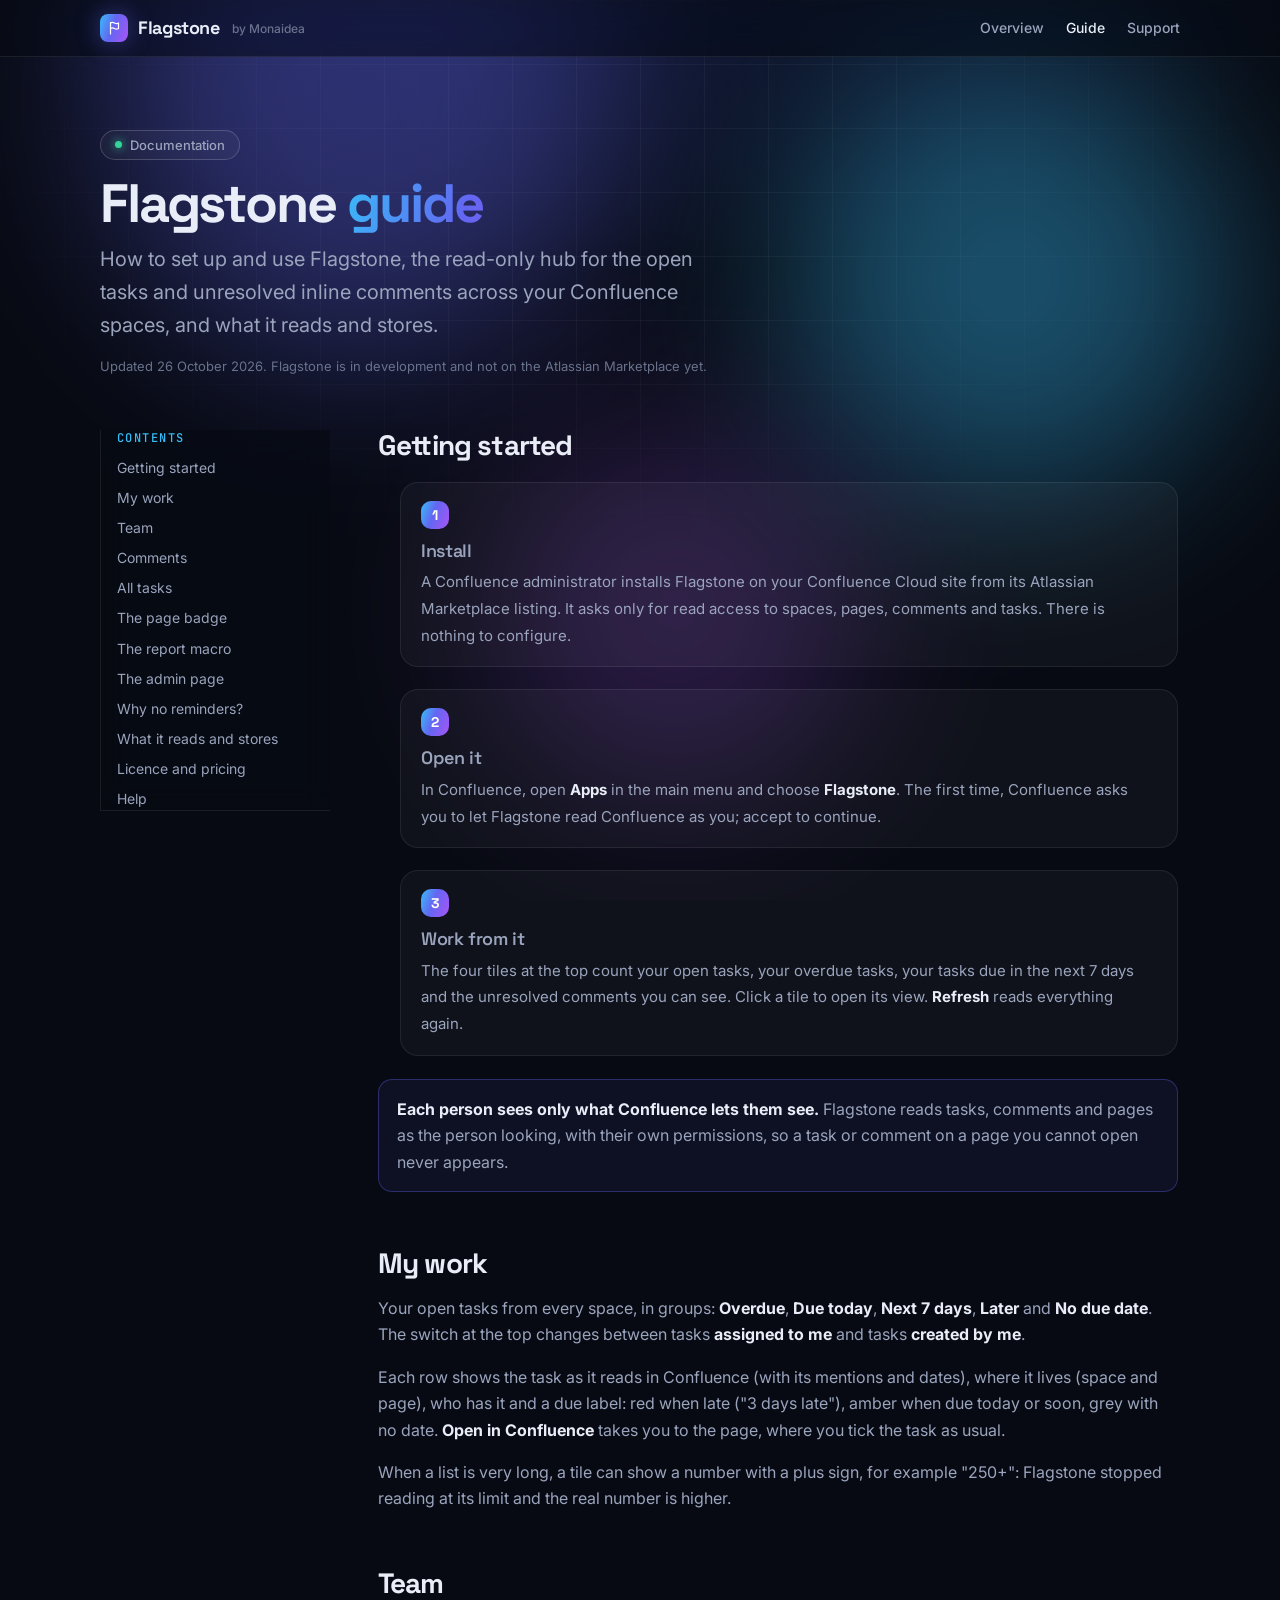
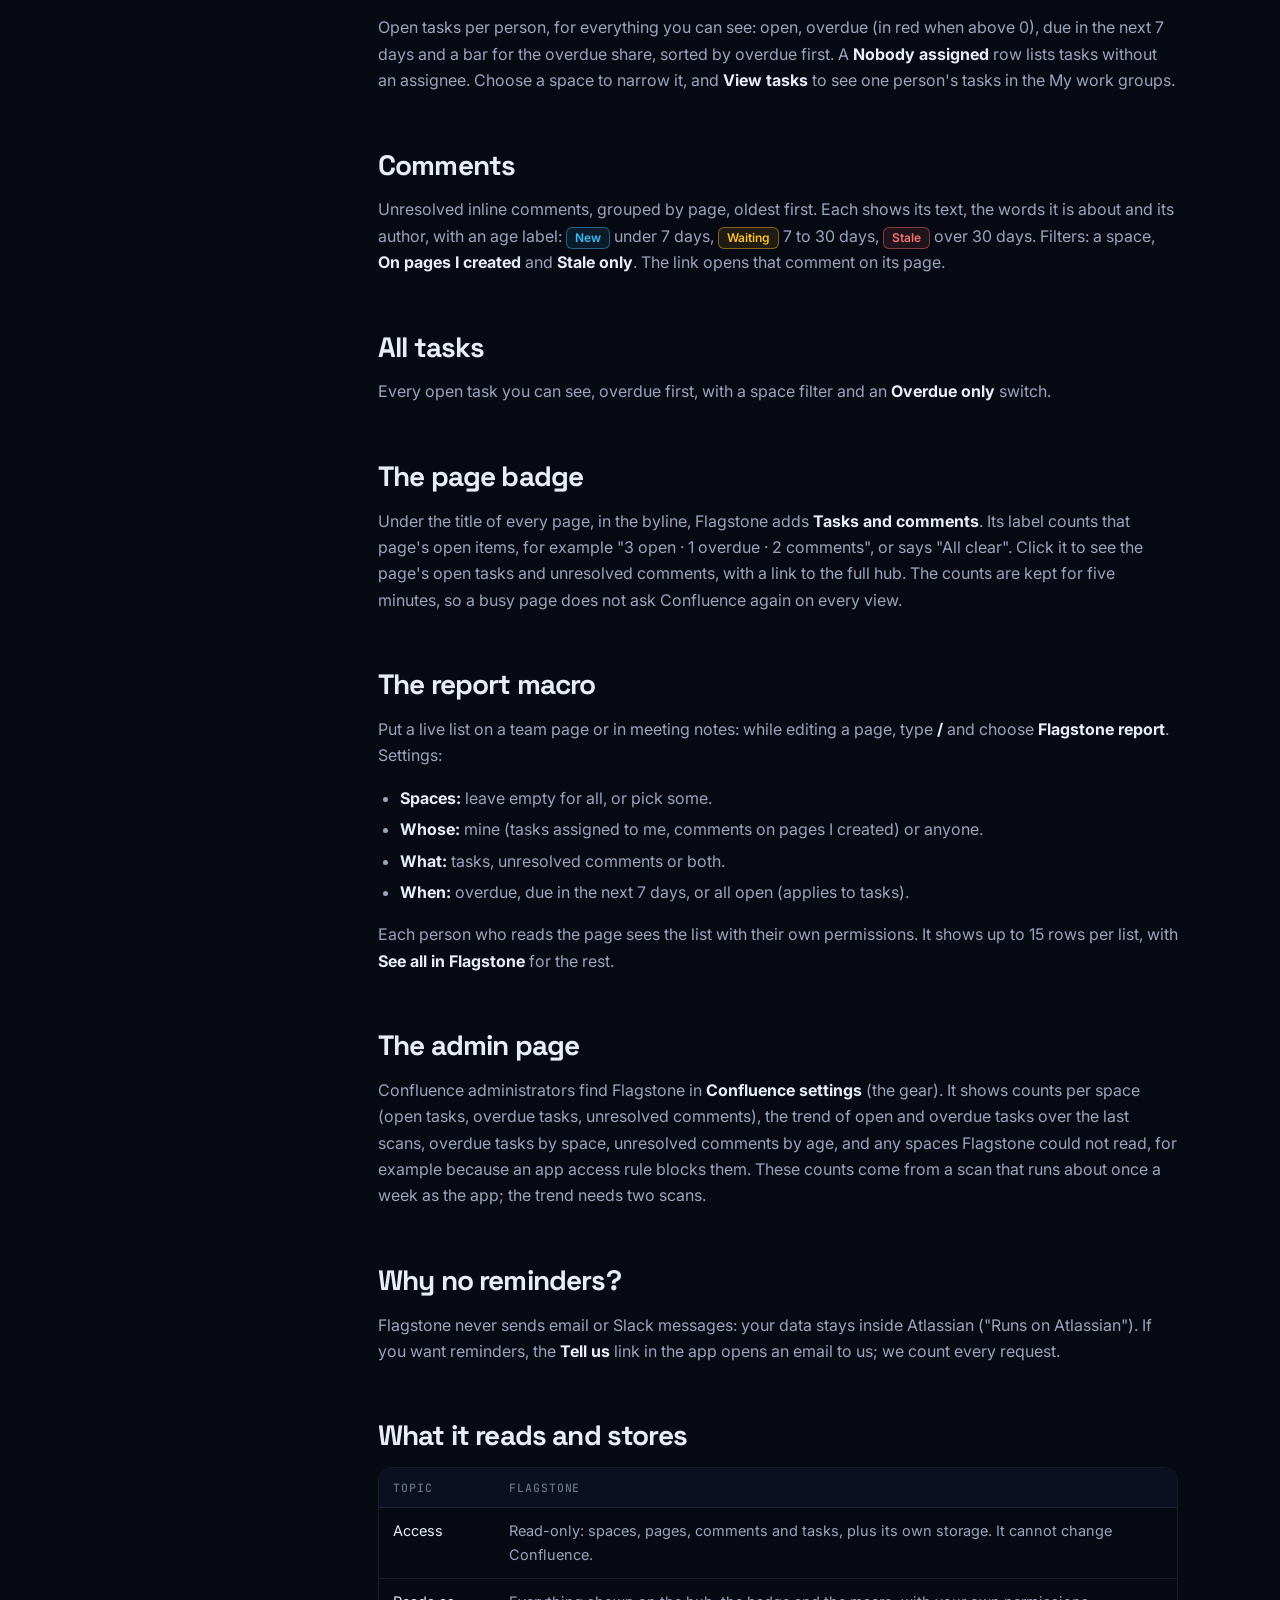
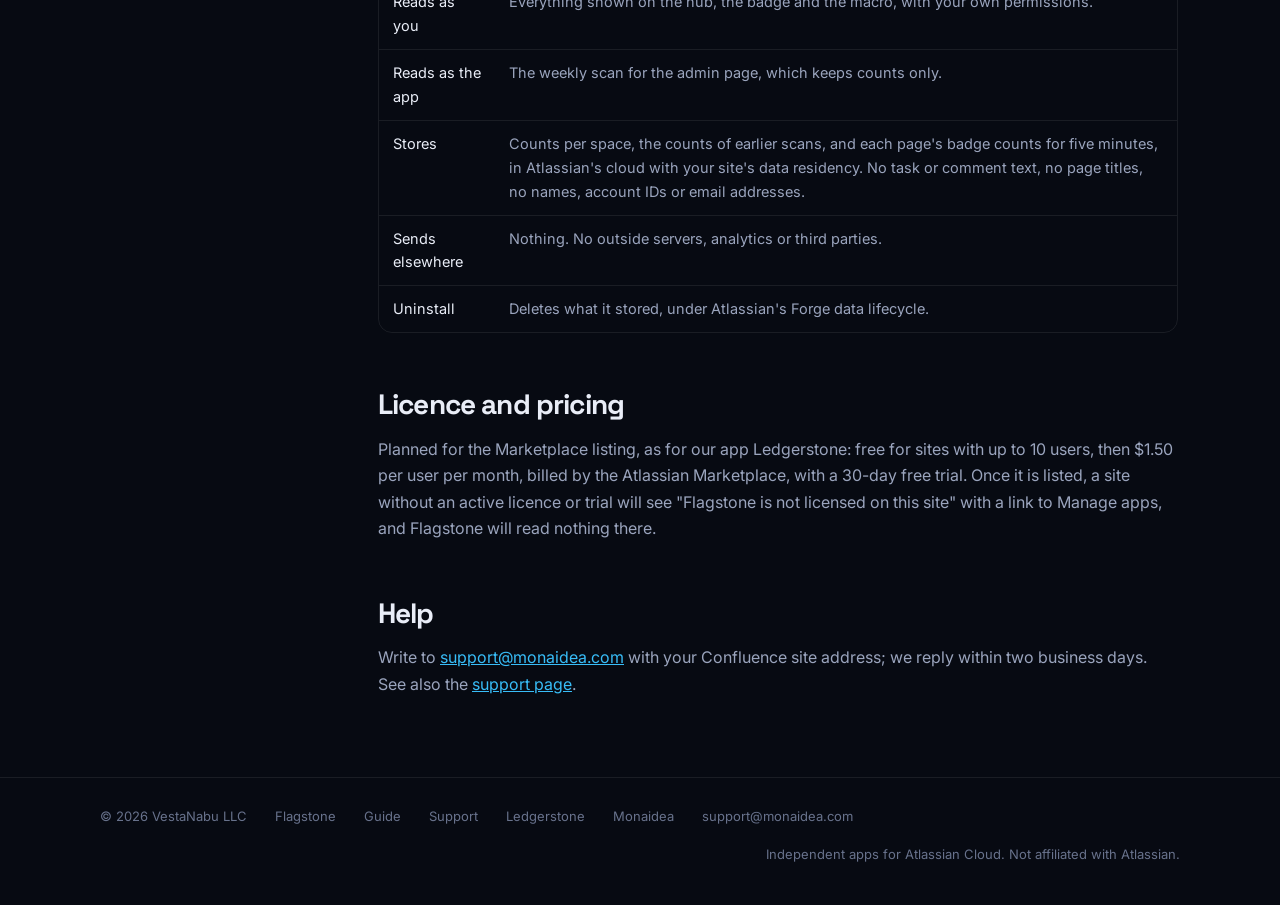
==== guide/index.html @ 9d1aa293 "Guide page for flagstone.monaidea.com (documentation link for the Marketplace) /guide/: getting star" ====
<!doctype html><html lang="en"><head><meta charset="utf-8"><meta name="viewport" content="width=device-width,initial-scale=1">
<title>Flagstone Guide</title><meta name="description" content="How to set up and use Flagstone for Confluence: My work, Team, Comments, the page badge, the report macro and the admin page. What it reads and stores."><meta name="theme-color" content="#070a12">
<link rel="canonical" href="https://flagstone.monaidea.com/guide/">
<link rel="icon" href="data:image/svg+xml,%3Csvg xmlns='http://www.w3.org/2000/svg' viewBox='0 0 32 32'%3E%3Crect width='32' height='32' rx='8' fill='%236366f1'/%3E%3Cg fill='none' stroke='white' stroke-width='2.6' stroke-linecap='round' stroke-linejoin='round' transform='translate(4 4) scale(.75)'%3E%3Cpath d='M9 28V5'/%3E%3Cpath d='M9 6c2.6-1.6 5.4-1.6 8 0s5.4 1.6 8 0v11c-2.6 1.6-5.4 1.6-8 0s-5.4-1.6-8 0'/%3E%3C/g%3E%3C/svg%3E">
<link rel="stylesheet" href="/style.css"></head><body>
<div class="sky" aria-hidden="true"><div class="orb o1"></div><div class="orb o2"></div><div class="orb o3"></div></div>
<nav><div class="nav-in"><a class="brand" href="/"><span class="mark"><svg viewBox="0 0 32 32" fill="none" stroke="#fff" stroke-width="2.4" stroke-linecap="round" stroke-linejoin="round"><path d="M9 28V5"/><path d="M9 6c2.6-1.6 5.4-1.6 8 0s5.4 1.6 8 0v11c-2.6 1.6-5.4 1.6-8 0s-5.4-1.6-8 0"/></svg></span>Flagstone<small>by Monaidea</small></a><div class="nav-links"><a href="/">Overview</a><a href="/guide/" aria-current="page">Guide</a><a href="/support/">Support</a></div></div></nav>
<main>
<div class="doc-head"><span class="eyebrow"><i></i>Documentation</span><h1>Flagstone <span class="grad">guide</span></h1>
<p class="lede">How to set up and use Flagstone, the read-only hub for the open tasks and unresolved inline comments across your Confluence spaces, and what it reads and stores.</p>
<p class="doc-meta">Updated 26 October 2026. Flagstone is in development and not on the Atlassian Marketplace yet.</p></div>
<div class="doc"><nav class="toc" aria-label="Contents"><b>Contents</b><ol>
<li><a href="#start">Getting started</a></li><li><a href="#work">My work</a></li><li><a href="#team">Team</a></li><li><a href="#comments">Comments</a></li><li><a href="#all">All tasks</a></li><li><a href="#badge">The page badge</a></li><li><a href="#macro">The report macro</a></li><li><a href="#admin">The admin page</a></li><li><a href="#reminders">Why no reminders?</a></li><li><a href="#data">What it reads and stores</a></li><li><a href="#licence">Licence and pricing</a></li><li><a href="#help">Help</a></li></ol></nav>
<article>
<h2 id="start">Getting started</h2>
<ol class="steps">
<li><b>Install</b><span>A Confluence administrator installs Flagstone on your Confluence Cloud site from its Atlassian Marketplace listing. It asks only for read access to spaces, pages, comments and tasks. There is nothing to configure.</span></li>
<li><b>Open it</b><span>In Confluence, open <strong>Apps</strong> in the main menu and choose <strong>Flagstone</strong>. The first time, Confluence asks you to let Flagstone read Confluence as you; accept to continue.</span></li>
<li><b>Work from it</b><span>The four tiles at the top count your open tasks, your overdue tasks, your tasks due in the next 7 days and the unresolved comments you can see. Click a tile to open its view. <strong>Refresh</strong> reads everything again.</span></li>
</ol>
<div class="note"><strong>Each person sees only what Confluence lets them see.</strong> Flagstone reads tasks, comments and pages as the person looking, with their own permissions, so a task or comment on a page you cannot open never appears.</div>

<h2 id="work">My work</h2>
<p>Your open tasks from every space, in groups: <strong>Overdue</strong>, <strong>Due today</strong>, <strong>Next 7 days</strong>, <strong>Later</strong> and <strong>No due date</strong>. The switch at the top changes between tasks <strong>assigned to me</strong> and tasks <strong>created by me</strong>.</p>
<p>Each row shows the task as it reads in Confluence (with its mentions and dates), where it lives (space and page), who has it and a due label: red when late ("3 days late"), amber when due today or soon, grey with no date. <strong>Open in Confluence</strong> takes you to the page, where you tick the task as usual.</p>
<p>When a list is very long, a tile can show a number with a plus sign, for example "250+": Flagstone stopped reading at its limit and the real number is higher.</p>

<h2 id="team">Team</h2>
<p>Open tasks per person, for everything you can see: open, overdue (in red when above 0), due in the next 7 days and a bar for the overdue share, sorted by overdue first. A <strong>Nobody assigned</strong> row lists tasks without an assignee. Choose a space to narrow it, and <strong>View tasks</strong> to see one person's tasks in the My work groups.</p>

<h2 id="comments">Comments</h2>
<p>Unresolved inline comments, grouped by page, oldest first. Each shows its text, the words it is about and its author, with an age label: <span class="sev new">New</span> under 7 days, <span class="sev med">Waiting</span> 7 to 30 days, <span class="sev high">Stale</span> over 30 days. Filters: a space, <strong>On pages I created</strong> and <strong>Stale only</strong>. The link opens that comment on its page.</p>

<h2 id="all">All tasks</h2>
<p>Every open task you can see, overdue first, with a space filter and an <strong>Overdue only</strong> switch.</p>

<h2 id="badge">The page badge</h2>
<p>Under the title of every page, in the byline, Flagstone adds <strong>Tasks and comments</strong>. Its label counts that page's open items, for example "3 open · 1 overdue · 2 comments", or says "All clear". Click it to see the page's open tasks and unresolved comments, with a link to the full hub. The counts are kept for five minutes, so a busy page does not ask Confluence again on every view.</p>

<h2 id="macro">The report macro</h2>
<p>Put a live list on a team page or in meeting notes: while editing a page, type <strong>/</strong> and choose <strong>Flagstone report</strong>. Settings:</p>
<ul><li><strong>Spaces:</strong> leave empty for all, or pick some.</li><li><strong>Whose:</strong> mine (tasks assigned to me, comments on pages I created) or anyone.</li><li><strong>What:</strong> tasks, unresolved comments or both.</li><li><strong>When:</strong> overdue, due in the next 7 days, or all open (applies to tasks).</li></ul>
<p>Each person who reads the page sees the list with their own permissions. It shows up to 15 rows per list, with <strong>See all in Flagstone</strong> for the rest.</p>

<h2 id="admin">The admin page</h2>
<p>Confluence administrators find Flagstone in <strong>Confluence settings</strong> (the gear). It shows counts per space (open tasks, overdue tasks, unresolved comments), the trend of open and overdue tasks over the last scans, overdue tasks by space, unresolved comments by age, and any spaces Flagstone could not read, for example because an app access rule blocks them. These counts come from a scan that runs about once a week as the app; the trend needs two scans.</p>

<h2 id="reminders">Why no reminders?</h2>
<p>Flagstone never sends email or Slack messages: your data stays inside Atlassian ("Runs on Atlassian"). If you want reminders, the <strong>Tell us</strong> link in the app opens an email to us; we count every request.</p>

<h2 id="data">What it reads and stores</h2>
<div class="tbl-wrap"><table class="tbl"><thead><tr><th>Topic</th><th>Flagstone</th></tr></thead><tbody>
<tr><td>Access</td><td>Read-only: spaces, pages, comments and tasks, plus its own storage. It cannot change Confluence.</td></tr>
<tr><td>Reads as you</td><td>Everything shown on the hub, the badge and the macro, with your own permissions.</td></tr>
<tr><td>Reads as the app</td><td>The weekly scan for the admin page, which keeps counts only.</td></tr>
<tr><td>Stores</td><td>Counts per space, the counts of earlier scans, and each page's badge counts for five minutes, in Atlassian's cloud with your site's data residency. No task or comment text, no page titles, no names, account IDs or email addresses.</td></tr>
<tr><td>Sends elsewhere</td><td>Nothing. No outside servers, analytics or third parties.</td></tr>
<tr><td>Uninstall</td><td>Deletes what it stored, under Atlassian's Forge data lifecycle.</td></tr>
</tbody></table></div>

<h2 id="licence">Licence and pricing</h2>
<p>Planned for the Marketplace listing, as for our app Ledgerstone: free for sites with up to 10 users, then $1.50 per user per month, billed by the Atlassian Marketplace, with a 30-day free trial. Once it is listed, a site without an active licence or trial will see "Flagstone is not licensed on this site" with a link to Manage apps, and Flagstone will read nothing there.</p>

<h2 id="help">Help</h2>
<p>Write to <a href="mailto:support@monaidea.com?subject=Flagstone%3A%20support">support@monaidea.com</a> with your Confluence site address; we reply within two business days. See also the <a href="/support/">support page</a>.</p>
</article></div></main>
<footer><div class="foot"><span>© 2026 VestaNabu LLC</span><a href="/">Flagstone</a><a href="/guide/">Guide</a><a href="/support/">Support</a><a href="https://ledgerstone.monaidea.com/">Ledgerstone</a><a href="https://www.monaidea.com/">Monaidea</a><a href="mailto:support@monaidea.com">support@monaidea.com</a><span class="r">Independent apps for Atlassian Cloud. Not affiliated with Atlassian.</span></div></footer>
<script src="/site.js" defer></script></body></html>
---- style.css ----
@import url('https://fonts.googleapis.com/css2?family=Space+Grotesk:wght@500;600;700&family=Inter:wght@400;500;600&family=JetBrains+Mono:wght@500&display=swap');
:root{
  --bg:#070a12;--bg2:#0b1020;--card:rgba(255,255,255,.035);--card-hi:rgba(255,255,255,.07);
  --line:rgba(255,255,255,.08);--line-hi:rgba(255,255,255,.18);
  --fg:#e9edf7;--muted:#9aa4bd;--dim:#68728c;
  --a1:#38bdf8;--a2:#6366f1;--a3:#a855f7;--ok:#34d399;--warn:#fbbf24;--bad:#f87171;
  --grad:linear-gradient(110deg,var(--a1),var(--a2) 45%,var(--a3));
  --r:18px;--display:'Space Grotesk',system-ui,sans-serif;--body:'Inter',system-ui,sans-serif;--mono:'JetBrains Mono',ui-monospace,monospace
}
*{box-sizing:border-box}html{scroll-behavior:smooth}
body{margin:0;background:var(--bg);color:var(--fg);font:16px/1.65 var(--body);-webkit-font-smoothing:antialiased;overflow-x:hidden;min-height:100vh}
a{color:inherit}
/* background: aurora + grid */
.sky{position:fixed;inset:0;z-index:-1;pointer-events:none;overflow:hidden;background:radial-gradient(1200px 600px at 50% -10%,#121a3a 0%,transparent 60%),var(--bg)}
.sky::before{content:"";position:absolute;inset:0;background-image:linear-gradient(var(--line) 1px,transparent 1px),linear-gradient(90deg,var(--line) 1px,transparent 1px);background-size:64px 64px;mask-image:radial-gradient(ellipse 70% 55% at 50% 20%,#000 30%,transparent 75%);opacity:.55}
.orb{position:absolute;border-radius:50%;filter:blur(90px);opacity:.38;animation:drift 22s ease-in-out infinite alternate}
.orb.o1{width:520px;height:520px;background:var(--a2);top:-160px;left:8%}
.orb.o2{width:440px;height:440px;background:var(--a1);top:60px;right:4%;animation-delay:-7s}
.orb.o3{width:380px;height:380px;background:var(--a3);top:420px;left:38%;opacity:.22;animation-delay:-13s}
@keyframes drift{to{transform:translate(60px,40px) scale(1.12)}}
/* nav */
nav{position:sticky;top:0;z-index:10;backdrop-filter:blur(14px) saturate(140%);-webkit-backdrop-filter:blur(14px) saturate(140%);background:rgba(7,10,18,.6);border-bottom:1px solid var(--line)}
.nav-in{max-width:1120px;margin:0 auto;display:flex;align-items:center;gap:28px;padding:14px 20px}
.brand{display:flex;align-items:center;gap:10px;text-decoration:none;font:700 18px/1 var(--display);letter-spacing:-.02em}
.brand small{font:500 12px var(--body);color:var(--dim);letter-spacing:0;margin-left:2px}
.mark{width:28px;height:28px;border-radius:8px;background:var(--grad);display:grid;place-items:center;box-shadow:0 0 24px rgba(99,102,241,.45)}
.mark svg{width:16px;height:16px}
.nav-links{margin-left:auto;display:flex;gap:22px}
.nav-links a{text-decoration:none;color:var(--muted);font-size:14px;font-weight:500;transition:color .2s}
.nav-links a:hover,.nav-links a[aria-current]{color:var(--fg)}
main{max-width:1120px;margin:0 auto;padding:0 20px}
/* hero */
.hero{padding:96px 0 72px;text-align:center}
.eyebrow{display:inline-flex;align-items:center;gap:8px;padding:6px 14px;border:1px solid var(--line-hi);border-radius:999px;background:var(--card);font:500 13px var(--body);color:var(--muted)}
.eyebrow i{width:7px;height:7px;border-radius:50%;background:var(--ok);box-shadow:0 0 10px var(--ok);animation:pulse 2.4s infinite}
@keyframes pulse{50%{opacity:.35}}
h1{font:700 clamp(40px,7vw,76px)/1.02 var(--display);letter-spacing:-.04em;margin:24px auto 18px;max-width:900px}
.grad{background:var(--grad);-webkit-background-clip:text;background-clip:text;color:transparent;background-size:200% auto;animation:shine 8s linear infinite}
@keyframes shine{to{background-position:200% center}}
.lede{font-size:clamp(17px,2vw,20px);color:var(--muted);max-width:640px;margin:0 auto}
.cta{display:flex;gap:12px;justify-content:center;flex-wrap:wrap;margin-top:34px}
.btn{display:inline-flex;align-items:center;gap:8px;padding:12px 22px;border-radius:12px;font:600 15px var(--body);text-decoration:none;transition:transform .2s,box-shadow .2s,background .2s}
.btn.primary{background:var(--grad);color:#fff;box-shadow:0 8px 30px -8px rgba(99,102,241,.7)}
.btn.primary:hover{transform:translateY(-2px);box-shadow:0 14px 40px -8px rgba(99,102,241,.85)}
.btn.ghost{border:1px solid var(--line-hi);background:var(--card)}
.btn.ghost:hover{background:var(--card-hi)}
/* sections */
section{padding:56px 0}
.kicker{font:500 12px var(--mono);letter-spacing:.14em;text-transform:uppercase;color:var(--a1);margin:0 0 10px}
h2{font:700 clamp(28px,4vw,40px)/1.1 var(--display);letter-spacing:-.03em;margin:0 0 14px}
.sub{color:var(--muted);max-width:620px;margin:0 0 36px}
/* cards with cursor spotlight */
.grid{display:grid;gap:18px;grid-template-columns:repeat(auto-fit,minmax(280px,1fr))}
.card{position:relative;border:1px solid var(--line);border-radius:var(--r);background:var(--card);padding:28px;overflow:hidden;transition:border-color .25s,transform .25s}
.card::before{content:"";position:absolute;inset:0;background:radial-gradient(420px circle at var(--x,50%) var(--y,0%),rgba(99,102,241,.16),transparent 45%);opacity:0;transition:opacity .3s;pointer-events:none}
.card:hover{border-color:var(--line-hi);transform:translateY(-3px)}.card:hover::before{opacity:1}
.card h3{font:600 20px/1.25 var(--display);letter-spacing:-.02em;margin:16px 0 8px}
.card p{color:var(--muted);margin:0}
.icon{width:44px;height:44px;border-radius:12px;display:grid;place-items:center;background:rgba(99,102,241,.12);border:1px solid rgba(99,102,241,.3)}
.icon svg{width:22px;height:22px;stroke:var(--a1);fill:none;stroke-width:1.8;stroke-linecap:round;stroke-linejoin:round}
/* app card (featured) */
.app{display:grid;grid-template-columns:1.1fr 1fr;gap:0;padding:0;text-decoration:none}
.app .body{padding:36px}
.app .logo{width:56px;height:56px;border-radius:16px;background:var(--grad);display:grid;place-items:center;box-shadow:0 10px 40px -10px rgba(56,189,248,.8)}
.app .logo svg{width:30px;height:30px}
.chips{display:flex;flex-wrap:wrap;gap:8px;margin:18px 0 22px}
.chip{font:500 12px var(--body);padding:5px 11px;border-radius:999px;border:1px solid var(--line-hi);color:var(--muted)}
.chip.ok{color:var(--ok);border-color:rgba(52,211,153,.35);background:rgba(52,211,153,.08)}
.more{font-weight:600;color:var(--a1)}
.app .preview{border-left:1px solid var(--line);background:linear-gradient(180deg,rgba(99,102,241,.08),transparent);padding:28px;display:flex;align-items:center}
.soon{border-style:dashed;display:flex;flex-direction:column;justify-content:center;min-height:200px}
.soon h3{color:var(--muted)}
/* mock product panel (illustrative) */
.panel{width:100%;border:1px solid var(--line-hi);border-radius:14px;background:rgba(11,16,32,.85);box-shadow:0 30px 80px -30px rgba(0,0,0,.8);font-size:13px;overflow:hidden}
.panel .bar{display:flex;gap:6px;padding:10px 12px;border-bottom:1px solid var(--line)}
.panel .bar i{width:9px;height:9px;border-radius:50%;background:var(--line-hi)}
.panel .in{padding:16px}
.verdict{display:flex;align-items:center;gap:10px;font:600 14px var(--display);margin-bottom:12px}
.dot{width:9px;height:9px;border-radius:50%;flex:none}.dot.bad{background:var(--bad);box-shadow:0 0 10px var(--bad)}.dot.warn{background:var(--warn)}.dot.ok{background:var(--ok)}
.kpis{display:grid;grid-template-columns:repeat(3,1fr);gap:8px;margin-bottom:12px}
.kpi{border:1px solid var(--line);border-radius:10px;padding:10px}.kpi b{display:block;font:700 20px var(--display)}.kpi span{color:var(--dim);font-size:11px}
.row{display:flex;align-items:center;gap:10px;padding:8px 0;border-top:1px solid var(--line);color:var(--muted)}
.row em{margin-left:auto;font-style:normal;font:500 11px var(--mono);color:var(--dim)}
.caption{font-size:12px;color:var(--dim);margin-top:10px;text-align:center}
/* product page hero split */
.split{display:grid;grid-template-columns:1fr 1fr;gap:48px;align-items:center;padding:80px 0 48px;text-align:left}
.split h1{margin:20px 0 16px;font-size:clamp(38px,5.5vw,62px)}.split .lede{margin:0}.split .cta{justify-content:flex-start}
.price{display:grid;grid-template-columns:repeat(auto-fit,minmax(240px,1fr));gap:18px}
.price .card b{font:700 40px var(--display);letter-spacing:-.03em}.price .card b small{font:500 15px var(--body);color:var(--muted)}
.trust{display:grid;grid-template-columns:repeat(auto-fit,minmax(200px,1fr));gap:1px;background:var(--line);border:1px solid var(--line);border-radius:var(--r);overflow:hidden}
.trust div{background:var(--bg2);padding:22px}.trust b{display:block;font:600 15px var(--display);margin-bottom:4px}.trust span{color:var(--muted);font-size:14px}
/* documentation: numbered steps and reference grid */
.steps{list-style:none;counter-reset:s;padding:0;margin:0;display:grid;gap:18px;grid-template-columns:repeat(auto-fit,minmax(240px,1fr))}
.steps li{counter-increment:s;border:1px solid var(--line);border-radius:var(--r);background:var(--card);padding:24px}
.steps li::before{content:counter(s);display:grid;place-items:center;width:32px;height:32px;border-radius:10px;background:var(--grad);color:#fff;font:700 15px var(--display);margin-bottom:14px}
.steps b{display:block;font:600 18px/1.3 var(--display);letter-spacing:-.02em;margin-bottom:6px}.steps span{color:var(--muted);font-size:15px}.steps strong{color:var(--fg)}.steps a{color:var(--a1)}
.defs{display:grid;grid-template-columns:repeat(2,1fr);gap:1px;background:var(--line);border:1px solid var(--line);border-radius:var(--r);overflow:hidden}
.defs div{background:var(--bg2);padding:22px}.defs b{display:block;font:600 16px var(--display);margin-bottom:6px}.defs span{color:var(--muted);font-size:14.5px}.defs strong{color:var(--fg)}
.sub a{color:var(--a1)}.sub.after{margin:24px 0 0}
/* prose (support/privacy) */
.prose{max-width:720px;padding:72px 0 24px}.prose h1{font-size:clamp(36px,5vw,52px);margin:16px 0}
.prose h2{font-size:22px;margin:40px 0 10px}.prose p,.prose li{color:var(--muted)}.prose strong{color:var(--fg)}
.prose a{color:var(--a1)}.mail{display:inline-flex;align-items:center;gap:10px;margin:8px 0 8px;padding:14px 20px;border-radius:14px;border:1px solid var(--line-hi);background:var(--card);font:600 17px var(--display);text-decoration:none}
footer{border-top:1px solid var(--line);margin-top:64px}
.foot{max-width:1120px;margin:0 auto;padding:28px 20px 40px;display:flex;flex-wrap:wrap;gap:16px 28px;color:var(--dim);font-size:13px}
.foot a{text-decoration:none}.foot a:hover{color:var(--fg)}.foot .r{margin-left:auto}
/* guide (long-form documentation) */
.doc-head{padding:72px 0 8px;max-width:820px}.doc-head h1{font-size:clamp(36px,5vw,54px);margin:16px 0 12px}
.doc-head .lede{margin:0}.doc-meta{color:var(--dim);font-size:13px;margin-top:14px}
.doc{display:grid;grid-template-columns:230px minmax(0,1fr);gap:48px;align-items:start;padding:32px 0 0}
.toc{position:sticky;top:84px;font-size:14px;border-left:1px solid var(--line);padding-left:16px}
.toc b{display:block;font:500 12px var(--mono);letter-spacing:.12em;text-transform:uppercase;color:var(--a1);margin-bottom:10px}
.toc ol{list-style:none;margin:0;padding:0;display:grid;gap:7px}.toc a{color:var(--muted);text-decoration:none}.toc a:hover{color:var(--fg)}
.doc article{max-width:800px;min-width:0}
.doc article h2{font-size:28px;margin:56px 0 12px;scroll-margin-top:84px}.doc article h2:first-child{margin-top:0}
.doc article h3{font:600 19px/1.3 var(--display);letter-spacing:-.01em;margin:30px 0 8px;scroll-margin-top:84px}
.doc article p,.doc article li{color:var(--muted)}.doc article strong{color:var(--fg)}.doc article a{color:var(--a1)}
.doc article ul,.doc article ol{padding-left:22px}.doc article li{margin:5px 0}
.doc code{font:500 13px var(--mono);color:var(--fg);background:var(--card-hi);border:1px solid var(--line);border-radius:6px;padding:1px 6px;white-space:nowrap}
.tbl-wrap{overflow-x:auto;margin:16px 0 8px;border:1px solid var(--line);border-radius:14px}
.tbl{width:100%;border-collapse:collapse;font-size:14.5px}
.tbl th{text-align:left;font:500 11.5px var(--mono);letter-spacing:.08em;text-transform:uppercase;color:var(--dim);padding:12px 14px;border-bottom:1px solid var(--line);background:var(--bg2)}
.tbl td{padding:11px 14px;border-bottom:1px solid var(--line);color:var(--muted);vertical-align:top}.tbl tr:last-child td{border-bottom:0}
.tbl td:first-child{color:var(--fg)}
.note{margin:18px 0;padding:16px 18px;border:1px solid rgba(99,102,241,.35);border-radius:14px;background:rgba(99,102,241,.08);color:var(--muted)}
.note strong{color:var(--fg)}
.sev{display:inline-block;font:600 12px/1 var(--body);padding:4px 8px;border-radius:6px;border:1px solid;white-space:nowrap}
.sev.high{color:var(--bad);border-color:rgba(248,113,113,.45);background:rgba(248,113,113,.1)}
.sev.med{color:var(--warn);border-color:rgba(251,191,36,.45);background:rgba(251,191,36,.1)}
.sev.unk{color:var(--muted);border-color:var(--line-hi);background:var(--card)}
.sev.none{color:var(--ok);border-color:rgba(52,211,153,.4);background:rgba(52,211,153,.08)}
figure.shot{margin:20px 0 10px;border:1px solid var(--line-hi);border-radius:14px;overflow:hidden;background:#fff}
figure.shot img{display:block;width:100%;height:auto}
figure.shot figcaption{background:var(--bg2);color:var(--dim);font-size:13px;padding:10px 14px;border-top:1px solid var(--line)}
.doc .steps{grid-template-columns:1fr;gap:12px;margin:16px 0}.doc .steps li{padding:18px 20px}
.doc .steps li::before{width:28px;height:28px;font-size:14px;margin-bottom:10px}
/* reveal on scroll */
.reveal{opacity:0;transform:translateY(18px);transition:opacity .7s ease,transform .7s ease}.reveal.in{opacity:1;transform:none}
.video{max-width:1040px;margin:28px auto 0;border:1px solid var(--line-hi);border-radius:18px;overflow:hidden;background:#000;box-shadow:0 30px 80px -30px rgba(0,0,0,.8)}.video video{display:block;width:100%;height:auto}
@media (max-width:820px){.app,.split,.defs{grid-template-columns:1fr}.app .preview{border-left:0;border-top:1px solid var(--line)}.nav-links{gap:14px}.brand small{display:none}}
@media (max-width:480px){.nav-in{gap:12px;padding:14px 16px}.nav-links{gap:10px}.nav-links a{font-size:13.5px}.nav-links a:first-child{display:none}}
@media (max-width:375px){.nav-links a:last-child{display:none}}
@media (prefers-reduced-motion:reduce){*{animation:none!important;transition:none!important}.reveal{opacity:1;transform:none}}
@media (max-width:960px){.doc{grid-template-columns:1fr;gap:20px}.toc{position:static;border-left:0;padding:16px;border:1px solid var(--line);border-radius:14px;background:var(--card)}}
/* print: clean light pages (used for the PDF of the guide) */
@media print{
  :root{--fg:#111827;--muted:#374151;--dim:#6b7280;--line:#d1d5db;--line-hi:#9ca3af;--card:#f9fafb;--card-hi:#f3f4f6;--bg2:#f3f4f6;--a1:#1d4ed8}
  body{background:#fff;color:#111827;font-size:11pt}
  .sky,nav,.toc,.cta,.pdf-link,footer .foot a{display:none!important}
  .grad{background:none;color:#4338ca;-webkit-text-fill-color:#4338ca;animation:none}
  .eyebrow{border-color:#d1d5db;background:#f9fafb;color:#374151}.eyebrow i{display:none}
  .doc{display:block;padding:0}.doc-head{padding:0 0 8px}
  .doc article h2{break-after:avoid;margin-top:28px}.doc article h3{break-after:avoid}
  figure.shot,.tbl-wrap,.note,.steps li{break-inside:avoid}
  .tbl th{background:#f3f4f6;color:#374151}.tbl td:first-child{color:#111827}
  .sev.high{color:#b91c1c;border-color:#fca5a5;background:#fef2f2}.sev.med{color:#92400e;border-color:#fcd34d;background:#fffbeb}
  .sev.none{color:#065f46;border-color:#6ee7b7;background:#ecfdf5}
  .reveal{opacity:1!important;transform:none!important}
  a{color:#1d4ed8}footer{margin-top:24px}
}
/* Flagstone additions (2026-10-25): four-tile illustration and Confluence-style lozenges */
.kpis.k4{grid-template-columns:repeat(4,1fr)}
.lz{margin-left:auto;flex:none;font:600 11px/1 var(--body);padding:4px 7px;border-radius:5px;border:1px solid var(--line-hi);color:var(--muted);white-space:nowrap}
.lz.red{color:var(--bad);border-color:rgba(248,113,113,.45);background:rgba(248,113,113,.1)}
.lz.amber{color:var(--warn);border-color:rgba(251,191,36,.45);background:rgba(251,191,36,.1)}
.lz.blue{color:var(--a1);border-color:rgba(56,189,248,.45);background:rgba(56,189,248,.1)}
.row .q{color:var(--dim);font-style:italic}
.card .chips{margin:14px 0 0}
.faq{display:grid;gap:1px;background:var(--line);border:1px solid var(--line);border-radius:var(--r);overflow:hidden}
.faq div{background:var(--bg2);padding:22px}.faq b{display:block;font:600 16px var(--display);margin-bottom:6px}.faq span{color:var(--muted);font-size:15px}.faq a{color:var(--a1)}
@media (max-width:480px){.kpis.k4{grid-template-columns:repeat(2,1fr)}}
.sev.new{color:var(--a1);border-color:rgba(56,189,248,.45);background:rgba(56,189,248,.1)}
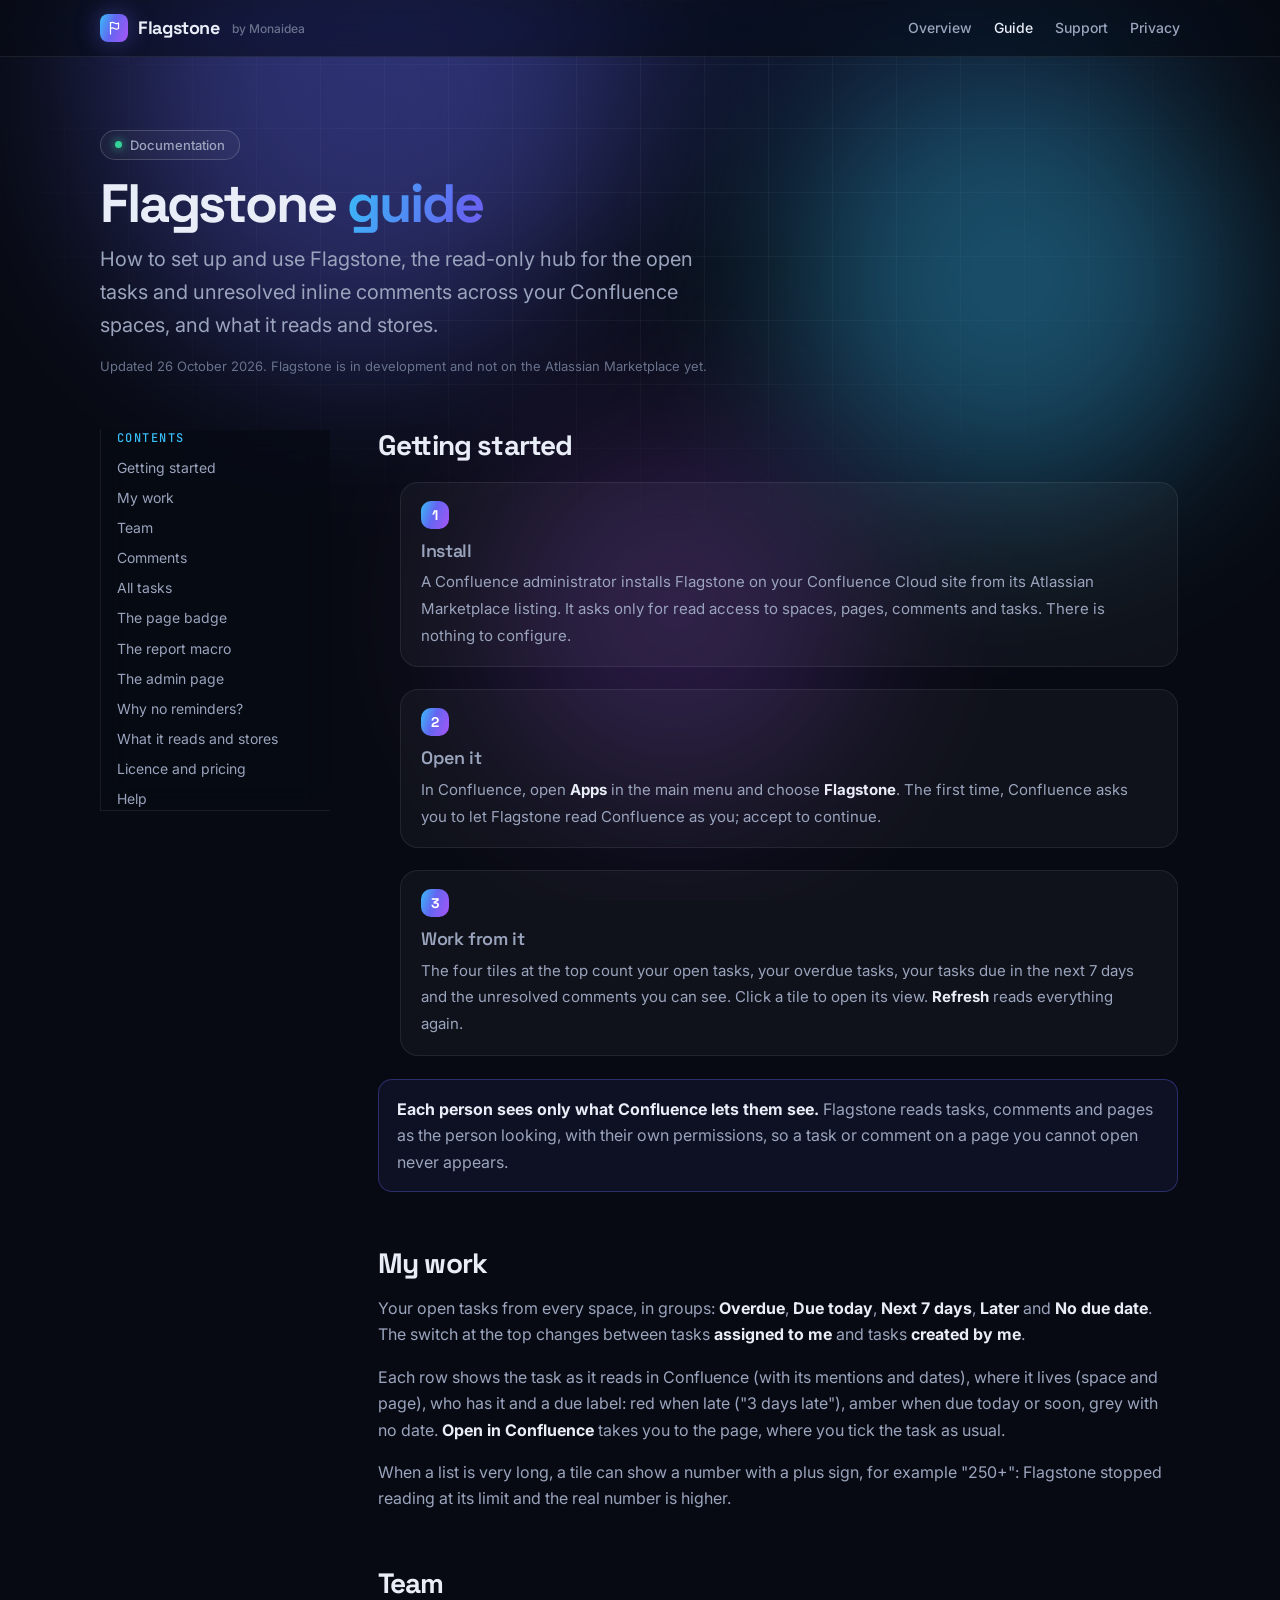
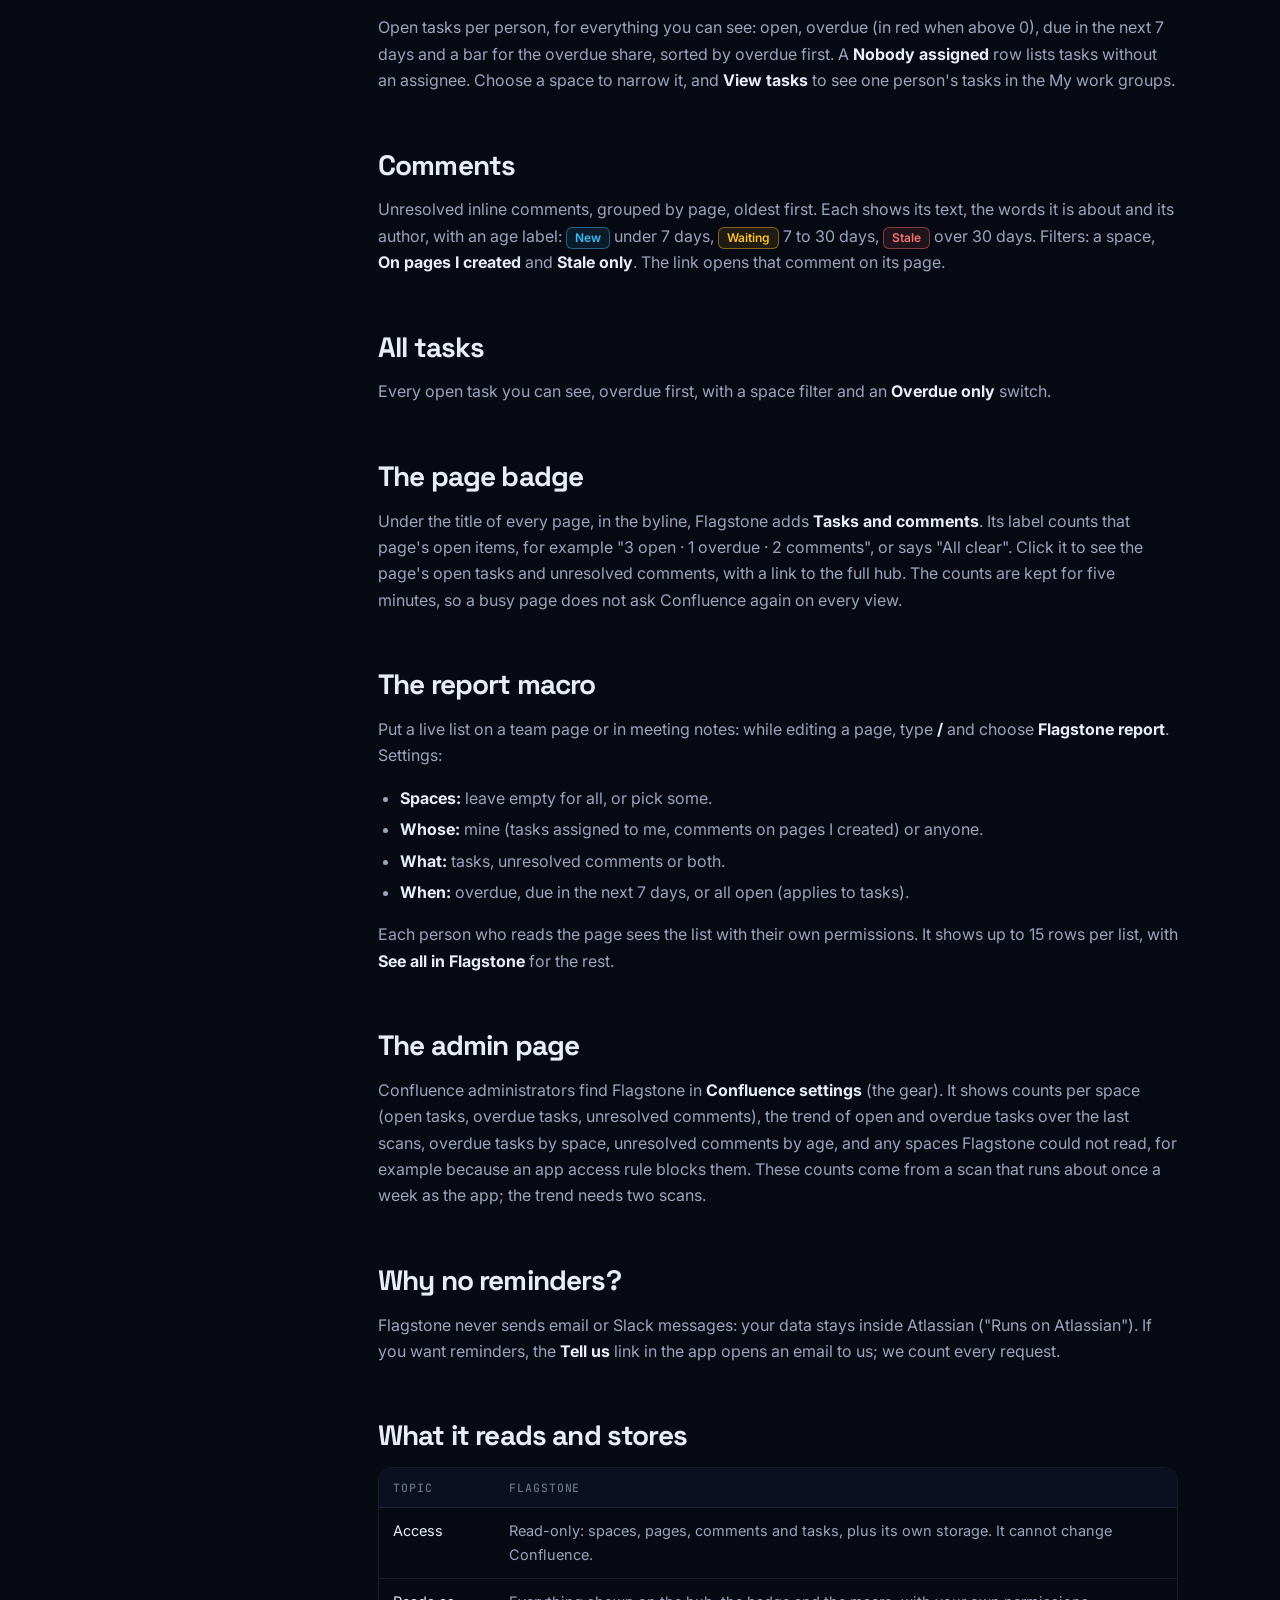
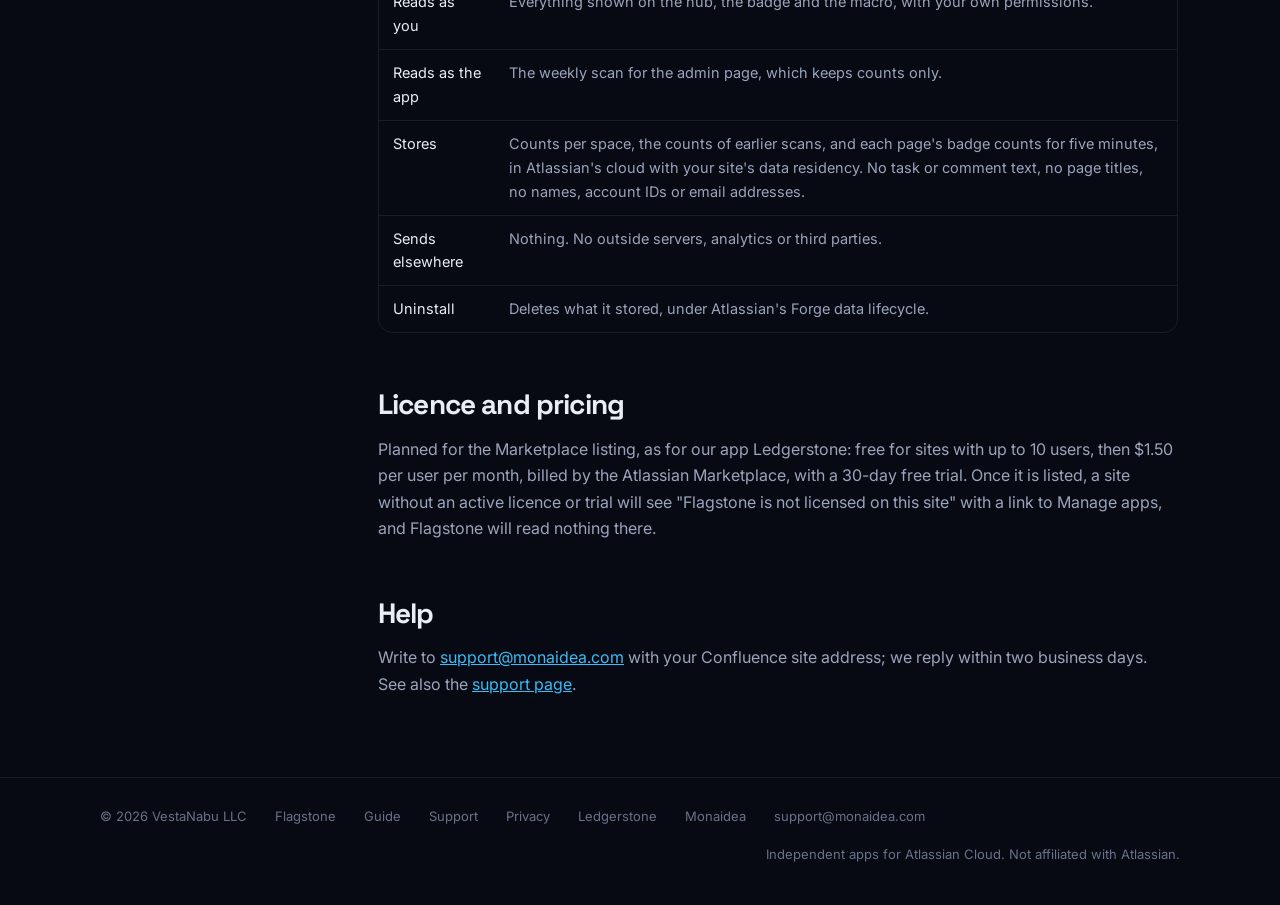
==== commit ede3d113: "Privacy policy page (DRAFT: publish only after the owner approves docs/marketplace/privacy-policy.md" ====
--- a/guide/index.html
+++ b/guide/index.html
@@ -4,7 +4,7 @@
 <link rel="icon" href="data:image/svg+xml,%3Csvg xmlns='http://www.w3.org/2000/svg' viewBox='0 0 32 32'%3E%3Crect width='32' height='32' rx='8' fill='%236366f1'/%3E%3Cg fill='none' stroke='white' stroke-width='2.6' stroke-linecap='round' stroke-linejoin='round' transform='translate(4 4) scale(.75)'%3E%3Cpath d='M9 28V5'/%3E%3Cpath d='M9 6c2.6-1.6 5.4-1.6 8 0s5.4 1.6 8 0v11c-2.6 1.6-5.4 1.6-8 0s-5.4-1.6-8 0'/%3E%3C/g%3E%3C/svg%3E">
 <link rel="stylesheet" href="/style.css"></head><body>
 <div class="sky" aria-hidden="true"><div class="orb o1"></div><div class="orb o2"></div><div class="orb o3"></div></div>
-<nav><div class="nav-in"><a class="brand" href="/"><span class="mark"><svg viewBox="0 0 32 32" fill="none" stroke="#fff" stroke-width="2.4" stroke-linecap="round" stroke-linejoin="round"><path d="M9 28V5"/><path d="M9 6c2.6-1.6 5.4-1.6 8 0s5.4 1.6 8 0v11c-2.6 1.6-5.4 1.6-8 0s-5.4-1.6-8 0"/></svg></span>Flagstone<small>by Monaidea</small></a><div class="nav-links"><a href="/">Overview</a><a href="/guide/" aria-current="page">Guide</a><a href="/support/">Support</a></div></div></nav>
+<nav><div class="nav-in"><a class="brand" href="/"><span class="mark"><svg viewBox="0 0 32 32" fill="none" stroke="#fff" stroke-width="2.4" stroke-linecap="round" stroke-linejoin="round"><path d="M9 28V5"/><path d="M9 6c2.6-1.6 5.4-1.6 8 0s5.4 1.6 8 0v11c-2.6 1.6-5.4 1.6-8 0s-5.4-1.6-8 0"/></svg></span>Flagstone<small>by Monaidea</small></a><div class="nav-links"><a href="/">Overview</a><a href="/guide/" aria-current="page">Guide</a><a href="/support/">Support</a><a href="/privacy/">Privacy</a></div></div></nav>
 <main>
 <div class="doc-head"><span class="eyebrow"><i></i>Documentation</span><h1>Flagstone <span class="grad">guide</span></h1>
 <p class="lede">How to set up and use Flagstone, the read-only hub for the open tasks and unresolved inline comments across your Confluence spaces, and what it reads and stores.</p>
@@ -64,5 +64,5 @@
 <h2 id="help">Help</h2>
 <p>Write to <a href="mailto:support@monaidea.com?subject=Flagstone%3A%20support">support@monaidea.com</a> with your Confluence site address; we reply within two business days. See also the <a href="/support/">support page</a>.</p>
 </article></div></main>
-<footer><div class="foot"><span>© 2026 VestaNabu LLC</span><a href="/">Flagstone</a><a href="/guide/">Guide</a><a href="/support/">Support</a><a href="https://ledgerstone.monaidea.com/">Ledgerstone</a><a href="https://www.monaidea.com/">Monaidea</a><a href="mailto:support@monaidea.com">support@monaidea.com</a><span class="r">Independent apps for Atlassian Cloud. Not affiliated with Atlassian.</span></div></footer>
+<footer><div class="foot"><span>© 2026 VestaNabu LLC</span><a href="/">Flagstone</a><a href="/guide/">Guide</a><a href="/support/">Support</a><a href="/privacy/">Privacy</a><a href="https://ledgerstone.monaidea.com/">Ledgerstone</a><a href="https://www.monaidea.com/">Monaidea</a><a href="mailto:support@monaidea.com">support@monaidea.com</a><span class="r">Independent apps for Atlassian Cloud. Not affiliated with Atlassian.</span></div></footer>
 <script src="/site.js" defer></script></body></html>
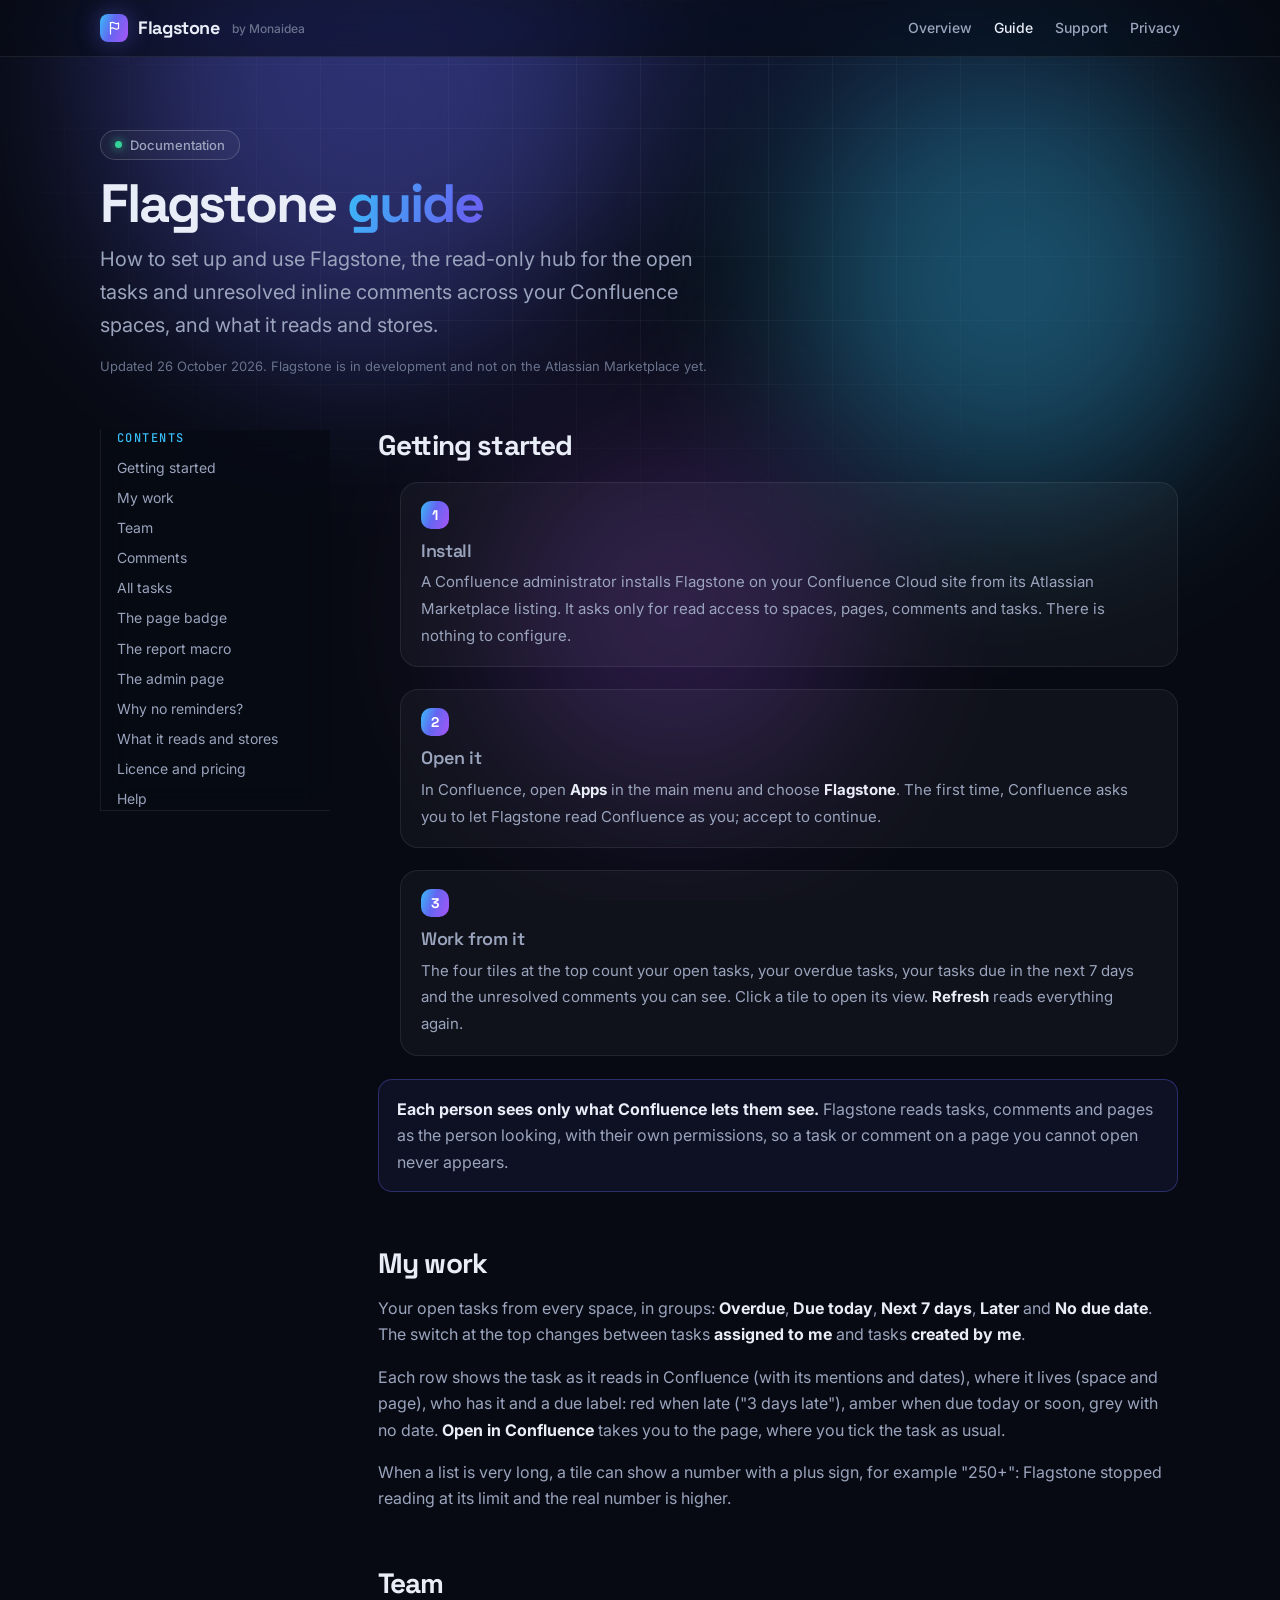
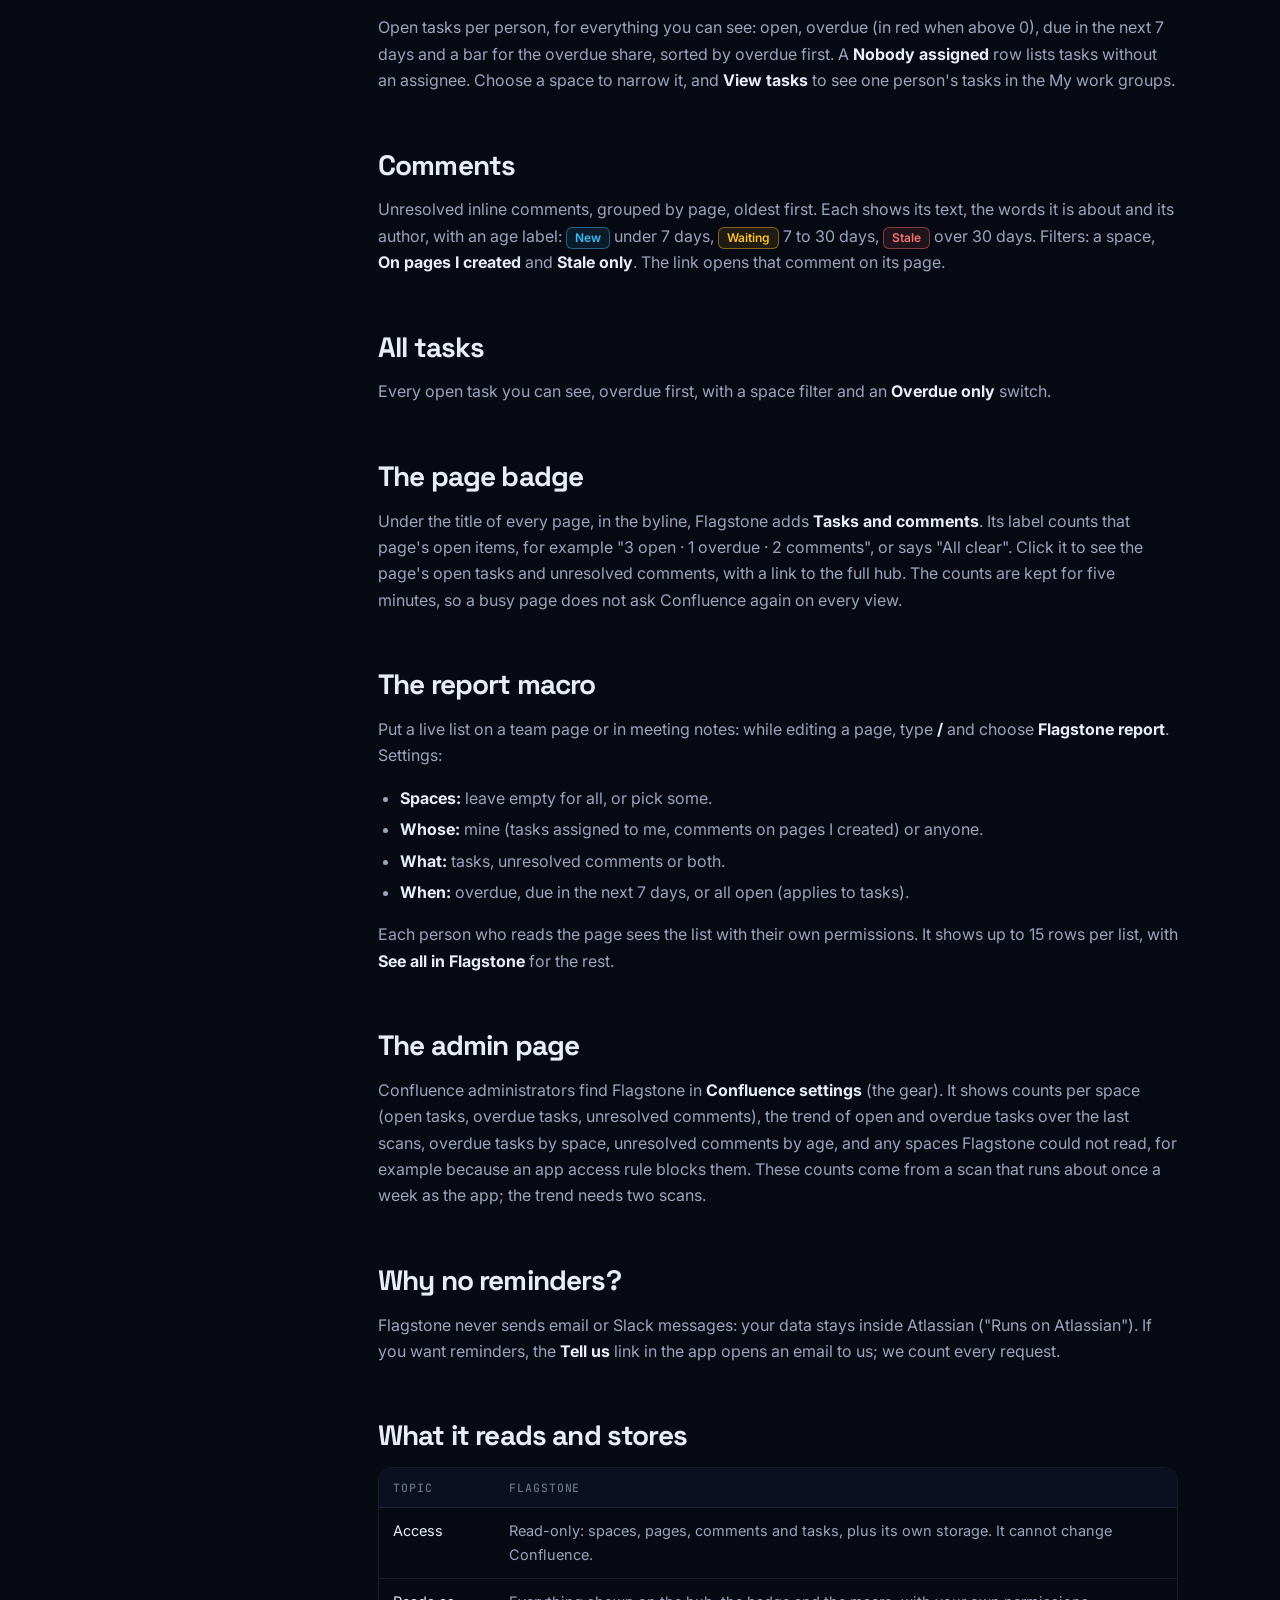
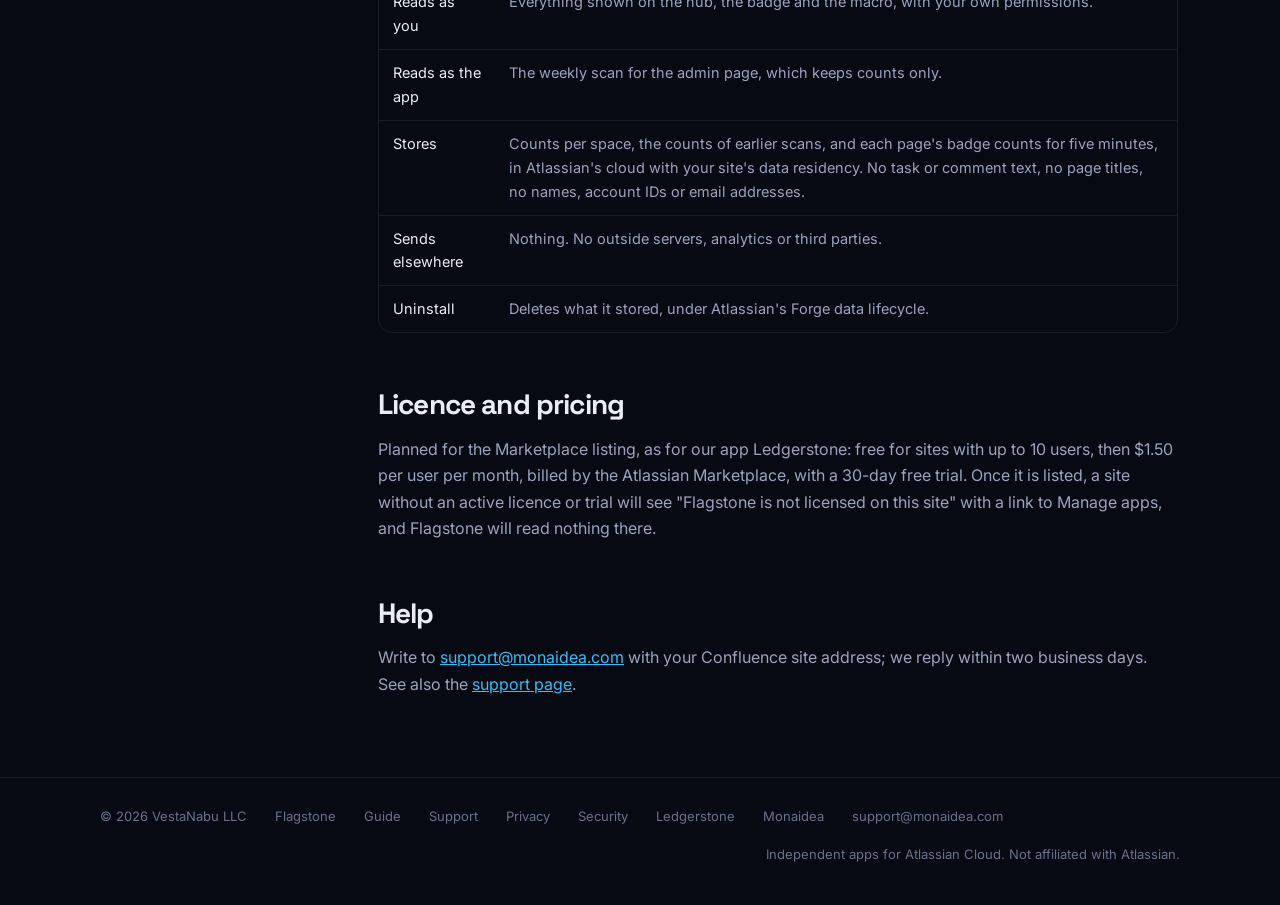
==== commit 539ddbff: "Security policy page, same as ledgerstone.monaidea.com/security/ (DRAFT: publish only after the owne" ====
--- a/guide/index.html
+++ b/guide/index.html
@@ -64,5 +64,5 @@
 <h2 id="help">Help</h2>
 <p>Write to <a href="mailto:support@monaidea.com?subject=Flagstone%3A%20support">support@monaidea.com</a> with your Confluence site address; we reply within two business days. See also the <a href="/support/">support page</a>.</p>
 </article></div></main>
-<footer><div class="foot"><span>© 2026 VestaNabu LLC</span><a href="/">Flagstone</a><a href="/guide/">Guide</a><a href="/support/">Support</a><a href="/privacy/">Privacy</a><a href="https://ledgerstone.monaidea.com/">Ledgerstone</a><a href="https://www.monaidea.com/">Monaidea</a><a href="mailto:support@monaidea.com">support@monaidea.com</a><span class="r">Independent apps for Atlassian Cloud. Not affiliated with Atlassian.</span></div></footer>
+<footer><div class="foot"><span>© 2026 VestaNabu LLC</span><a href="/">Flagstone</a><a href="/guide/">Guide</a><a href="/support/">Support</a><a href="/privacy/">Privacy</a><a href="/security/">Security</a><a href="https://ledgerstone.monaidea.com/">Ledgerstone</a><a href="https://www.monaidea.com/">Monaidea</a><a href="mailto:support@monaidea.com">support@monaidea.com</a><span class="r">Independent apps for Atlassian Cloud. Not affiliated with Atlassian.</span></div></footer>
 <script src="/site.js" defer></script></body></html>
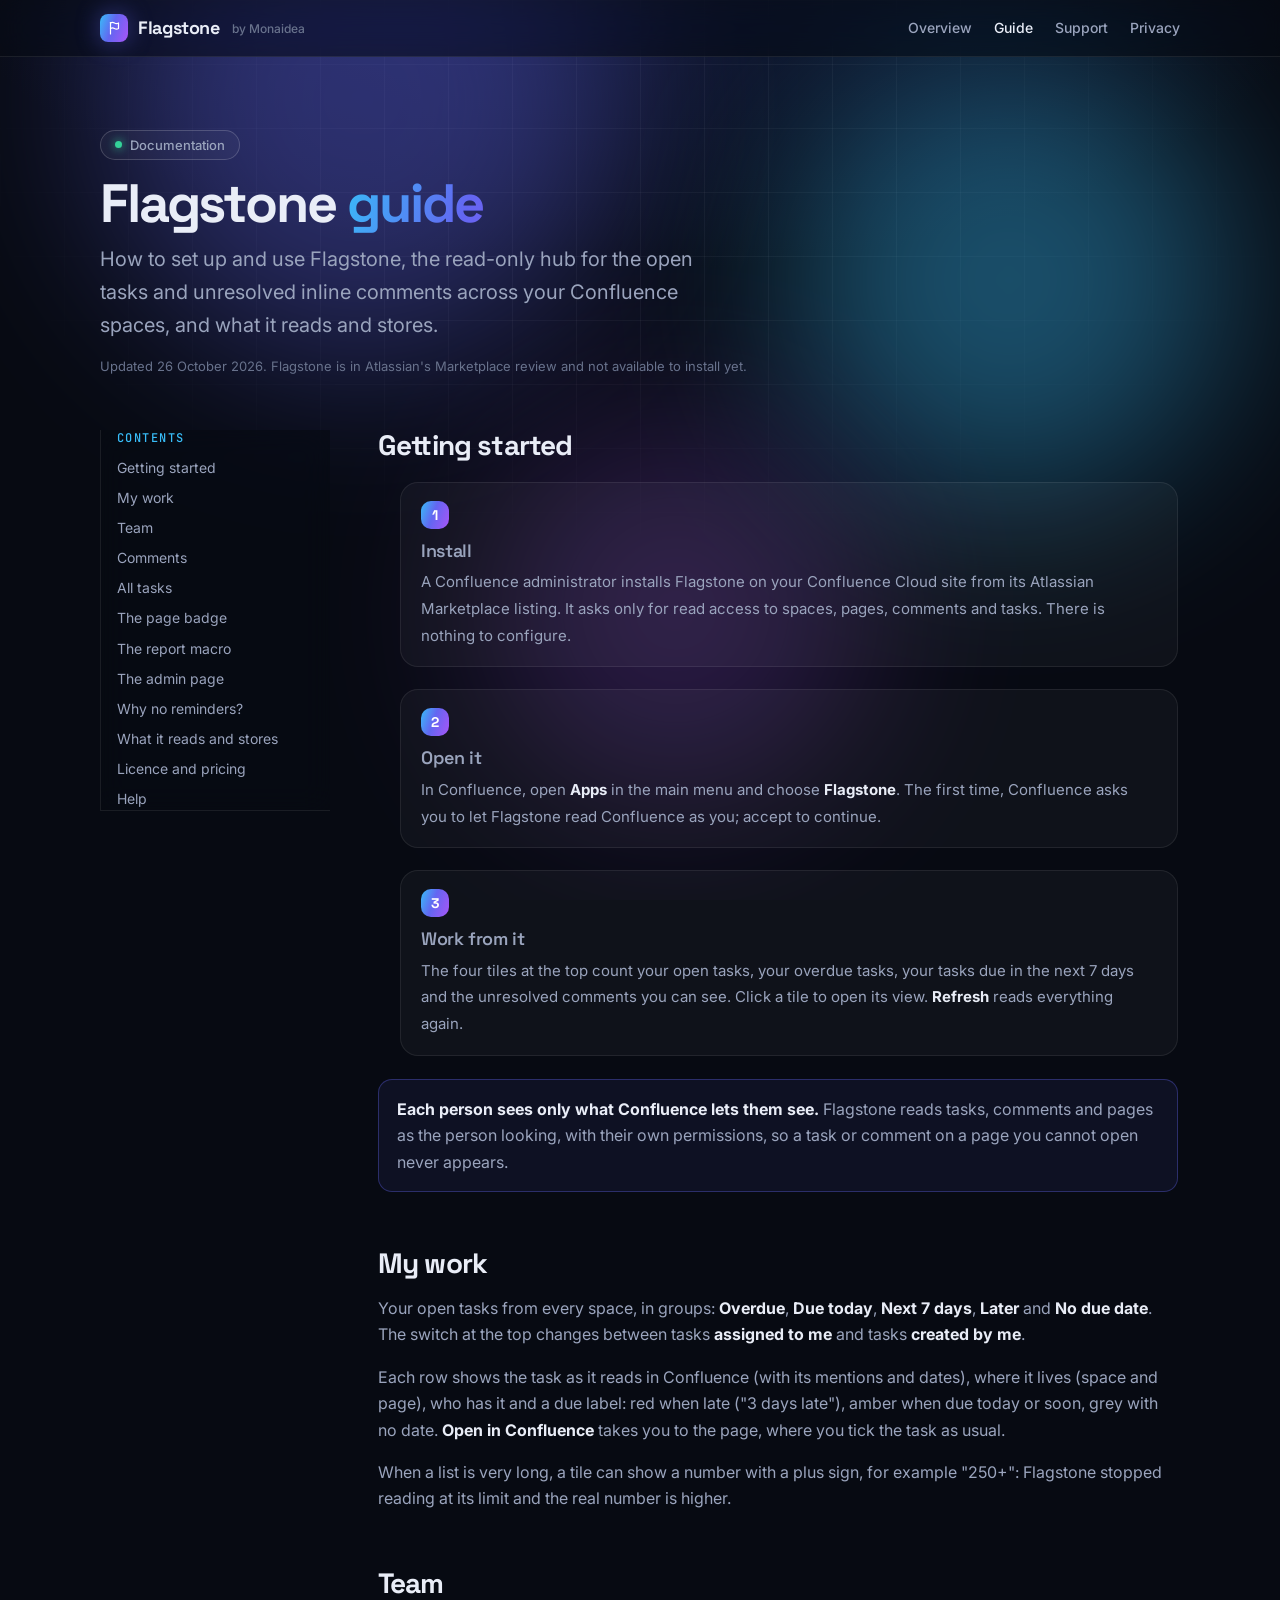
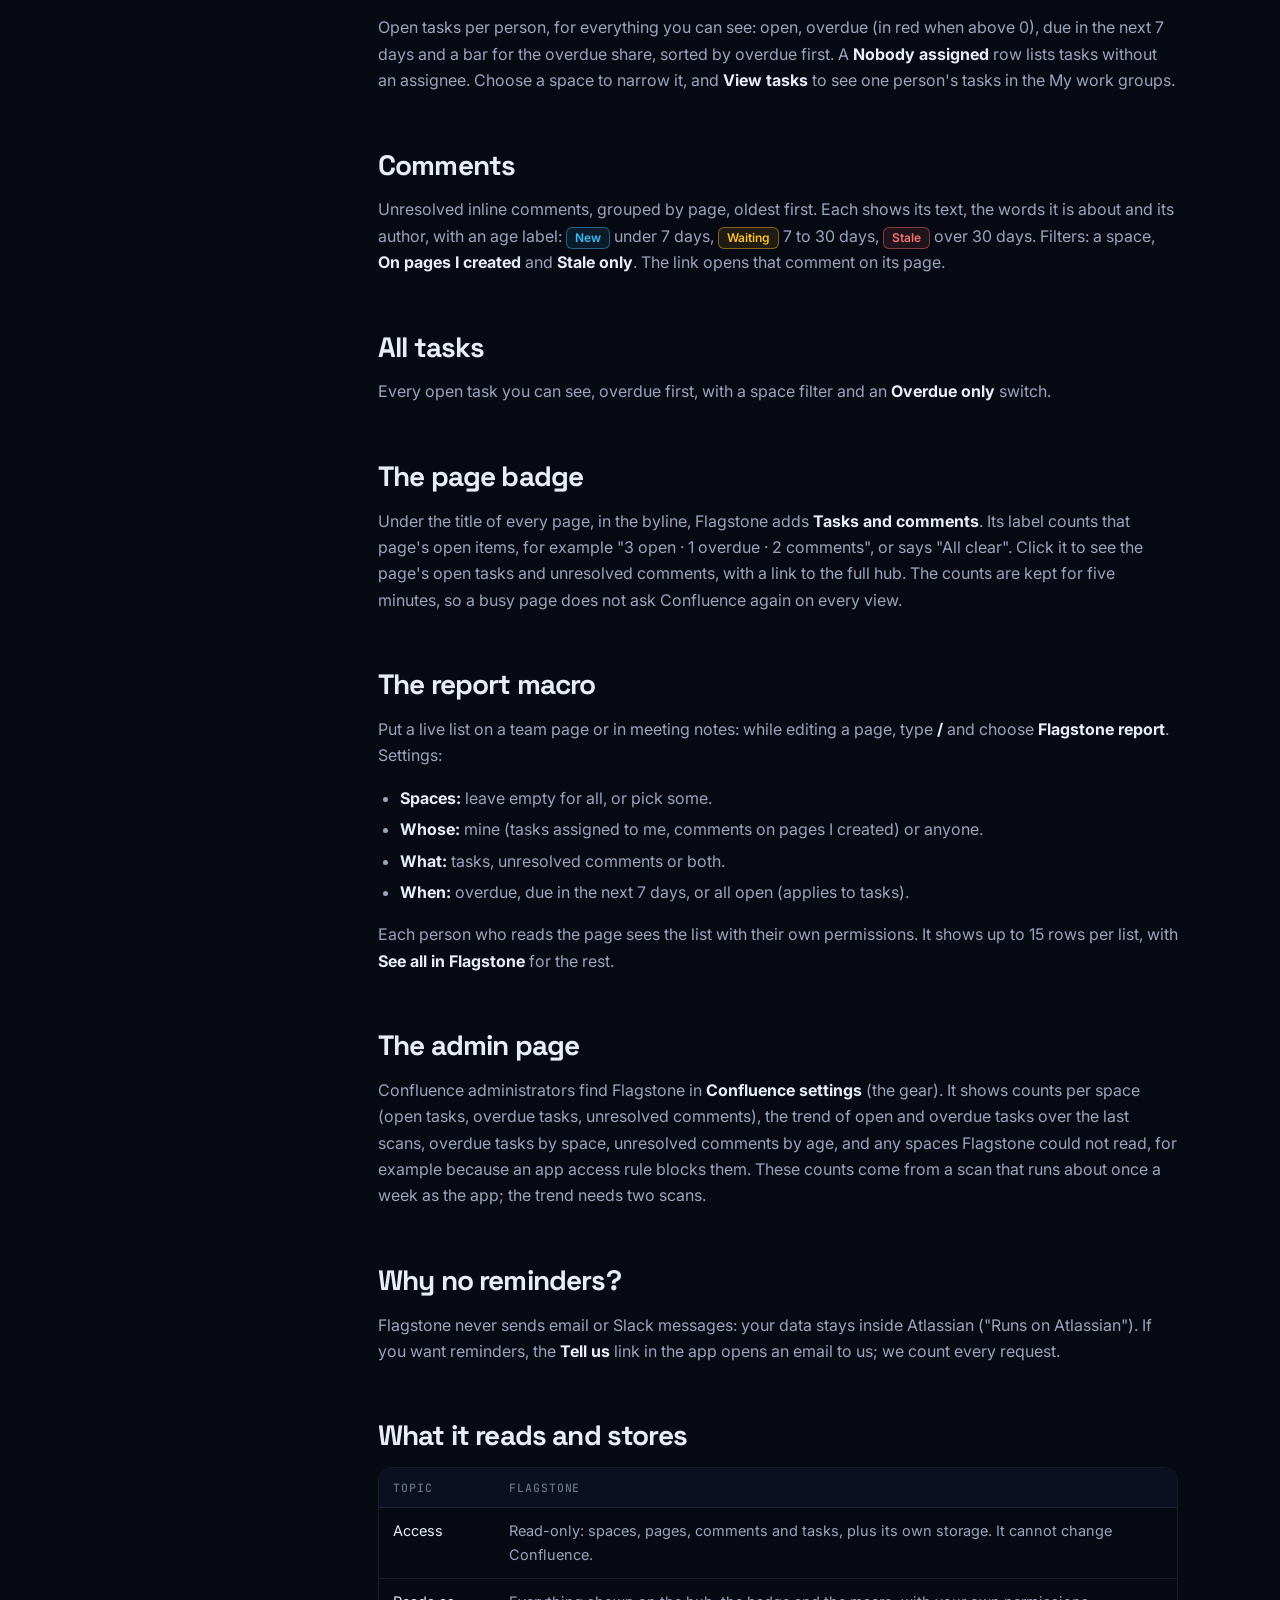
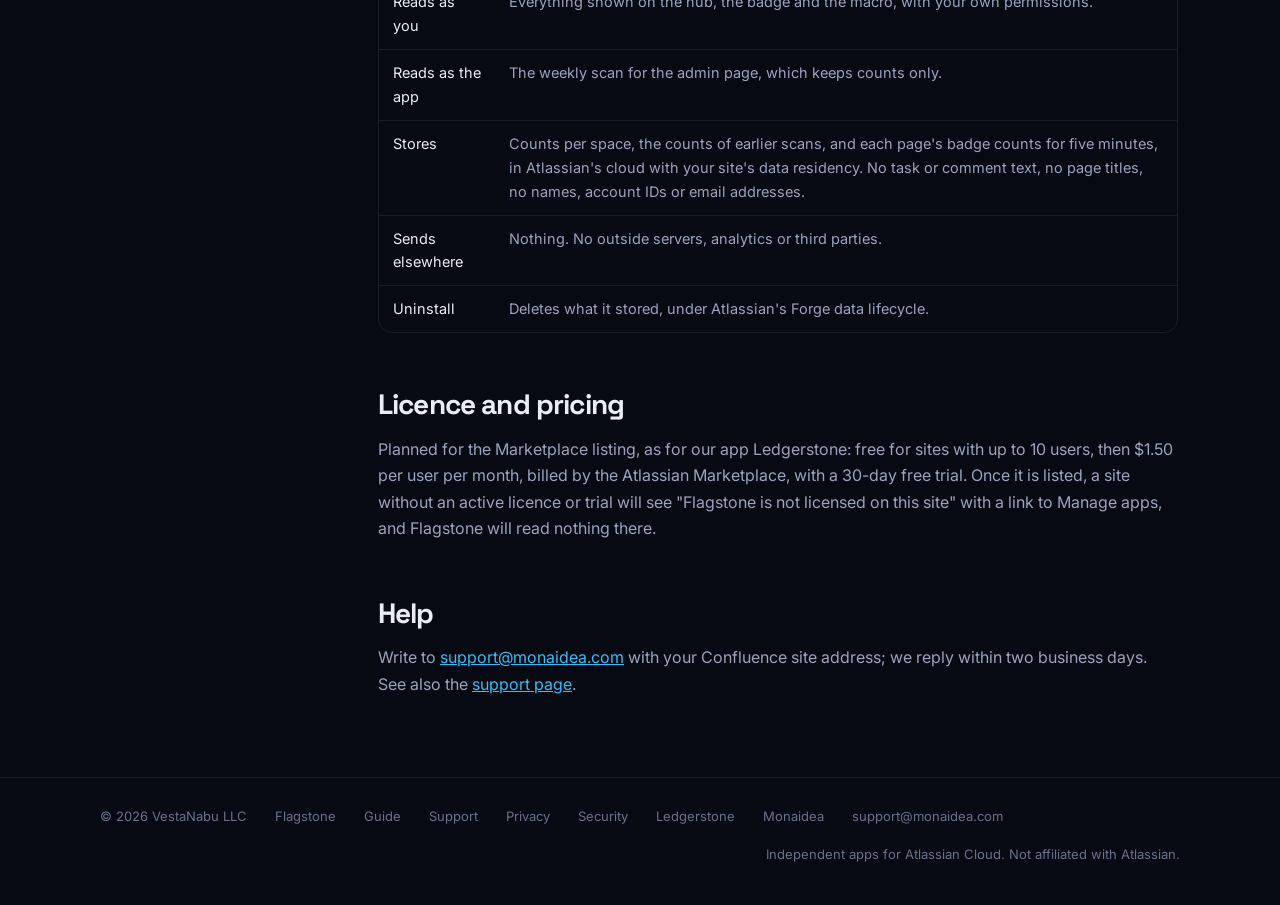
==== commit d38a29e9: "Demo video on the home page; Flagstone is in Atlassian's Marketplace review (owner, 2026-10-26) Co-A" ====
--- a/guide/index.html
+++ b/guide/index.html
@@ -8,7 +8,7 @@
 <main>
 <div class="doc-head"><span class="eyebrow"><i></i>Documentation</span><h1>Flagstone <span class="grad">guide</span></h1>
 <p class="lede">How to set up and use Flagstone, the read-only hub for the open tasks and unresolved inline comments across your Confluence spaces, and what it reads and stores.</p>
-<p class="doc-meta">Updated 26 October 2026. Flagstone is in development and not on the Atlassian Marketplace yet.</p></div>
+<p class="doc-meta">Updated 26 October 2026. Flagstone is in Atlassian's Marketplace review and not available to install yet.</p></div>
 <div class="doc"><nav class="toc" aria-label="Contents"><b>Contents</b><ol>
 <li><a href="#start">Getting started</a></li><li><a href="#work">My work</a></li><li><a href="#team">Team</a></li><li><a href="#comments">Comments</a></li><li><a href="#all">All tasks</a></li><li><a href="#badge">The page badge</a></li><li><a href="#macro">The report macro</a></li><li><a href="#admin">The admin page</a></li><li><a href="#reminders">Why no reminders?</a></li><li><a href="#data">What it reads and stores</a></li><li><a href="#licence">Licence and pricing</a></li><li><a href="#help">Help</a></li></ol></nav>
 <article>
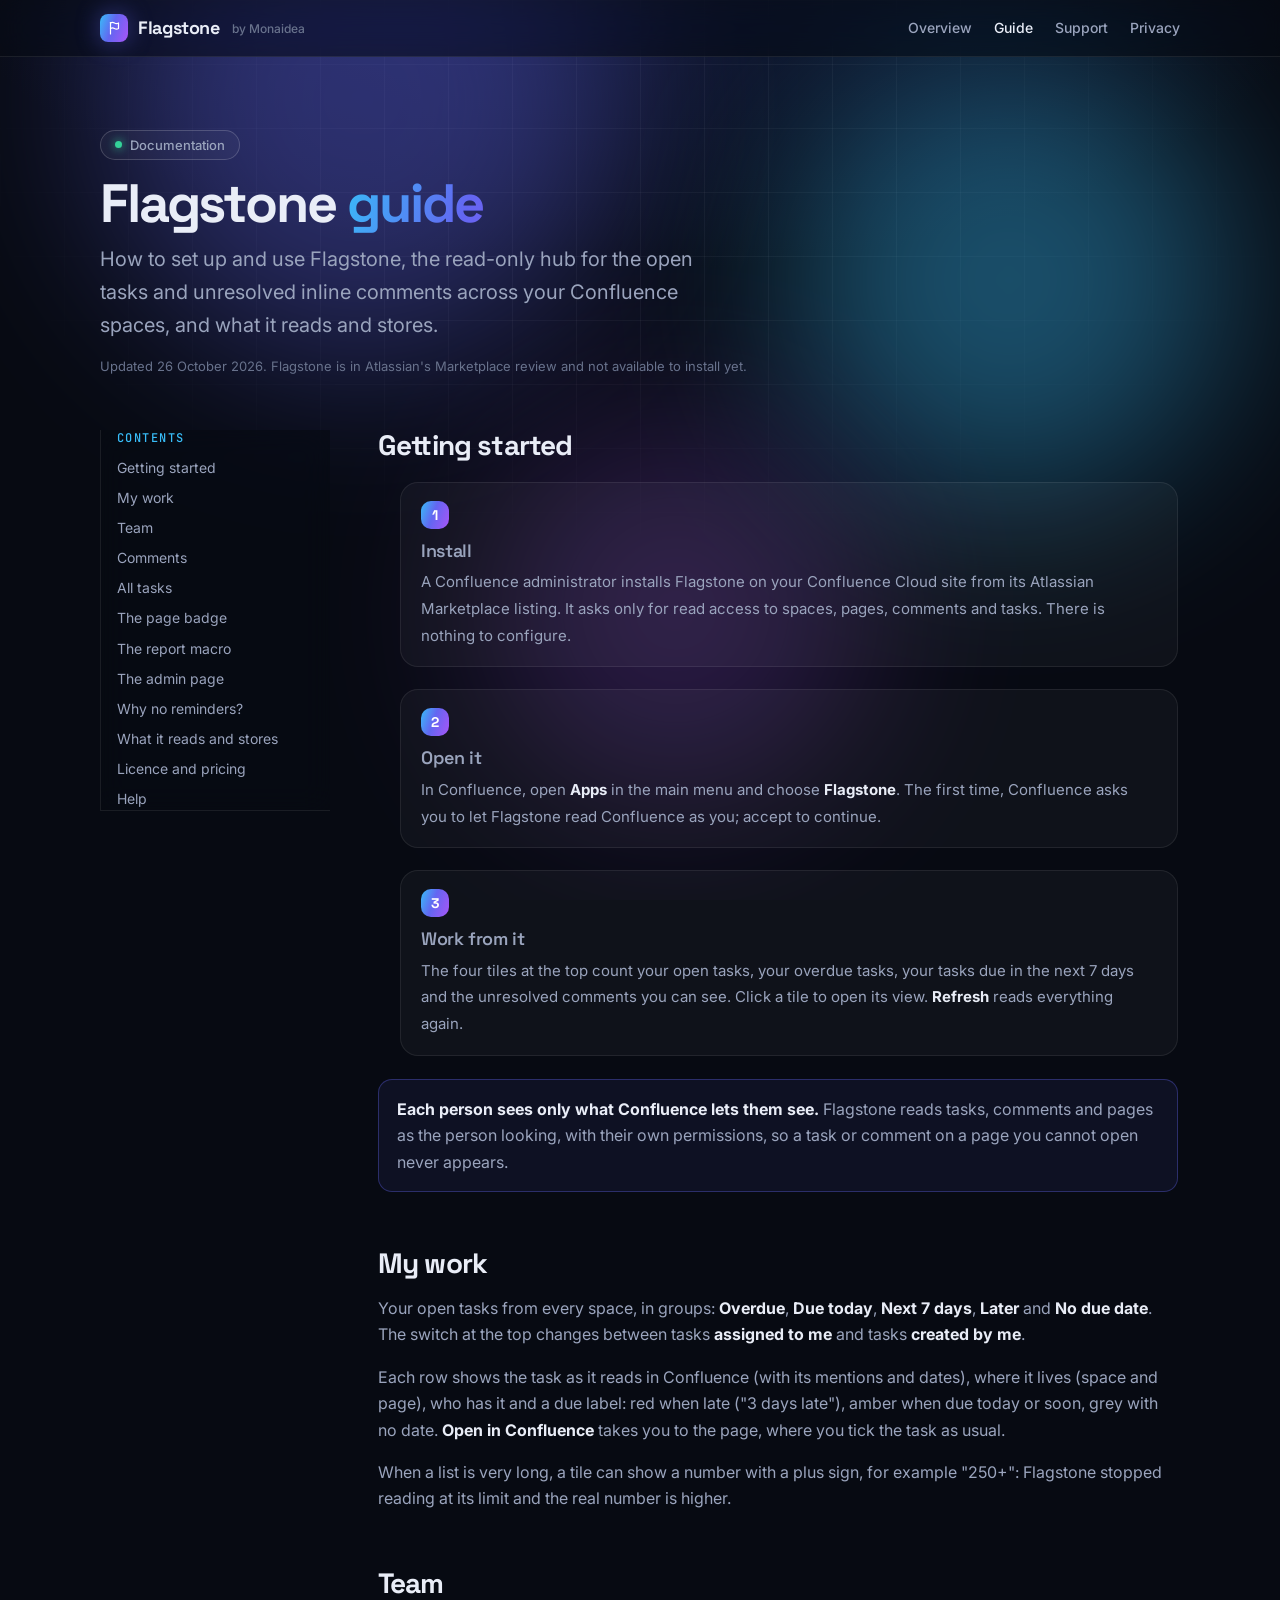
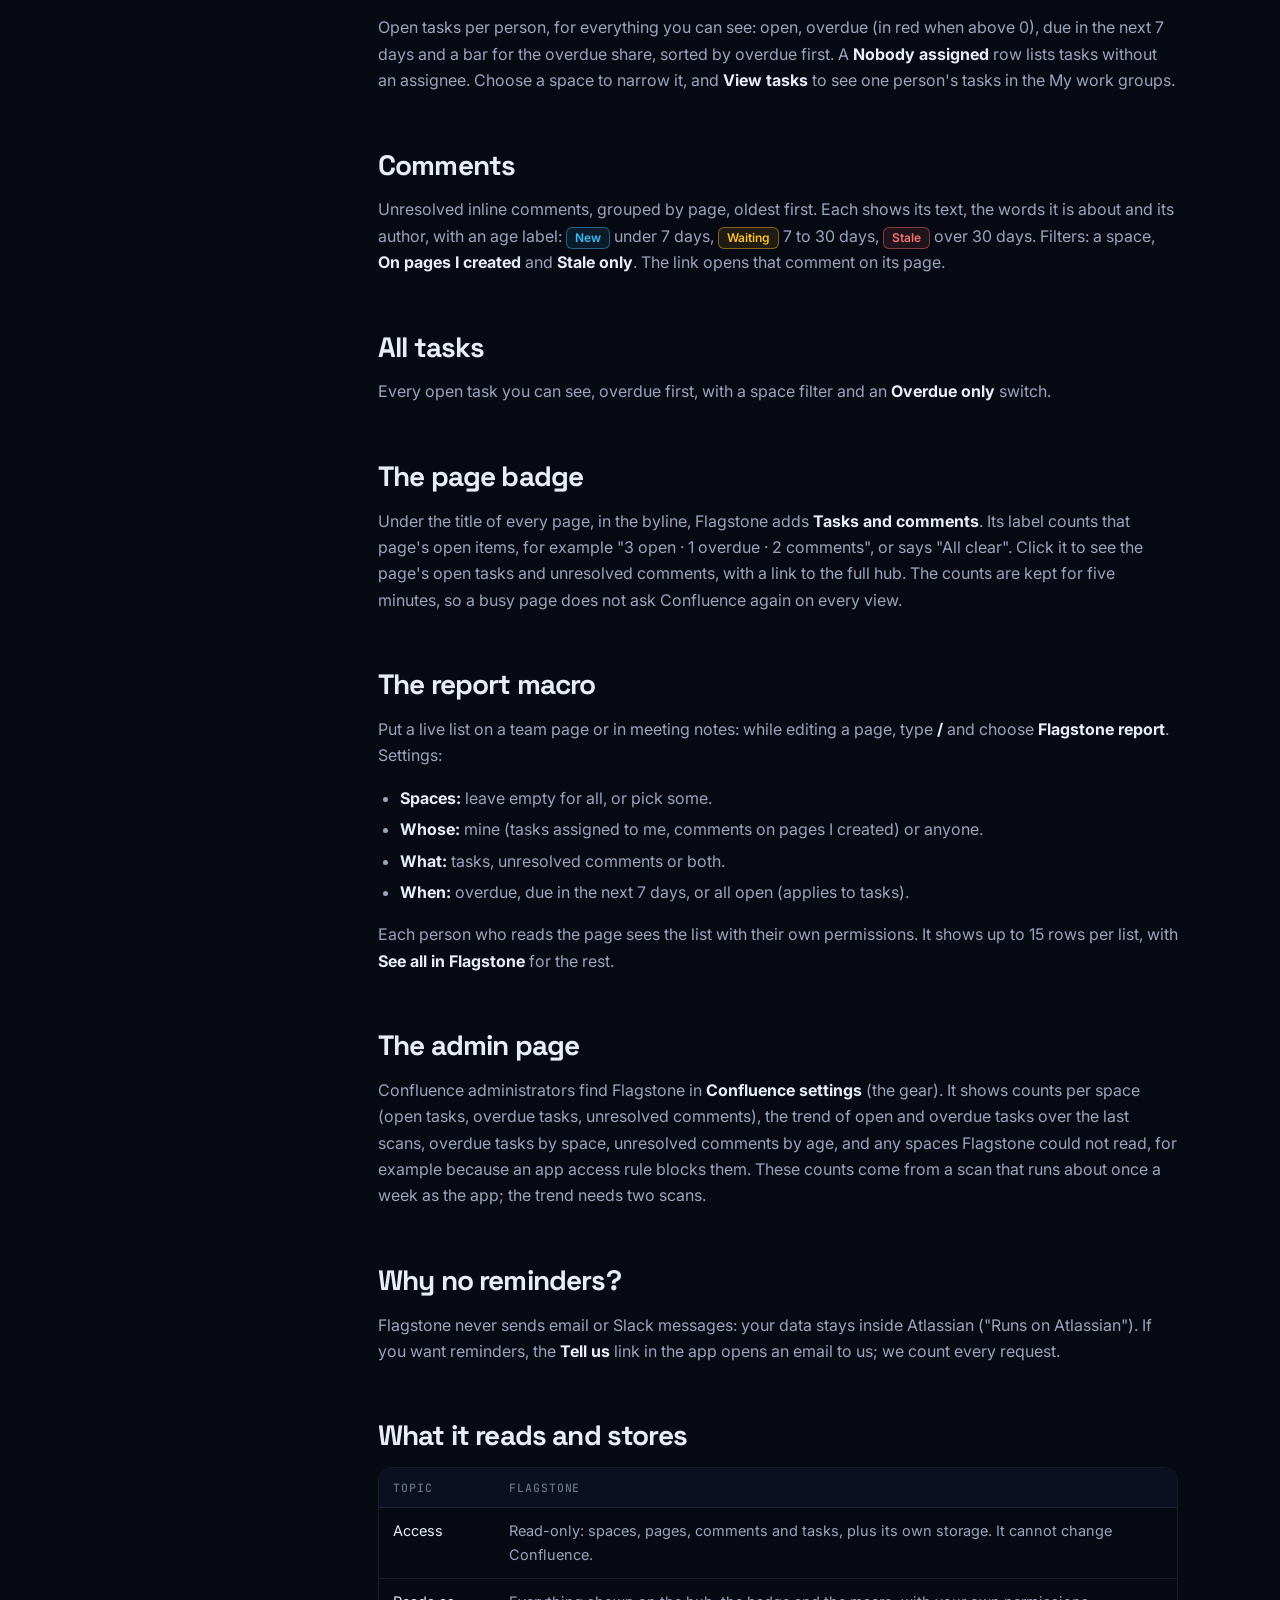
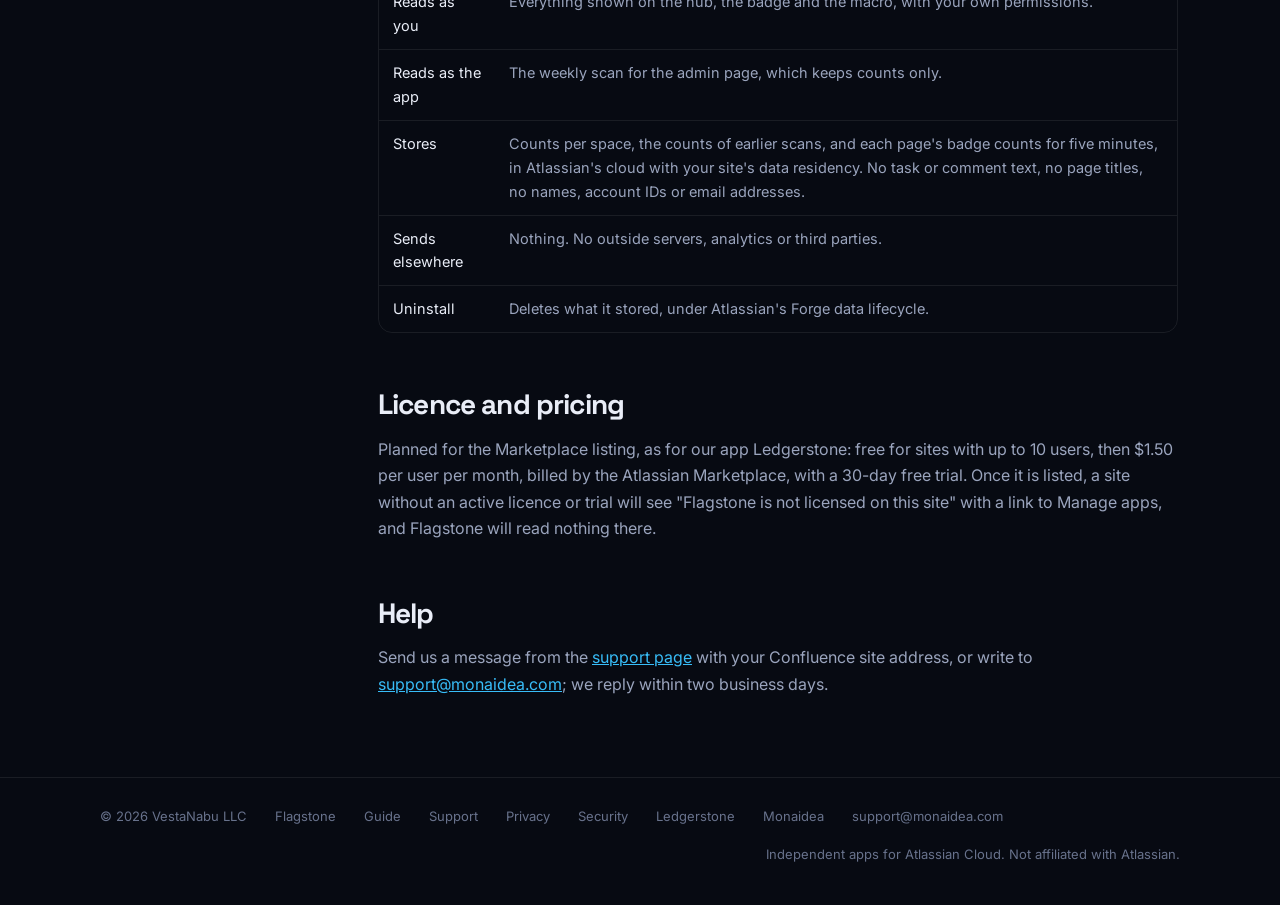
==== commit 42d20f06: "Support page: contact form, like www.monaidea.com's (owner request, 2026-11-02) Many visitors have n" ====
--- a/guide/index.html
+++ b/guide/index.html
@@ -62,7 +62,7 @@
 <p>Planned for the Marketplace listing, as for our app Ledgerstone: free for sites with up to 10 users, then $1.50 per user per month, billed by the Atlassian Marketplace, with a 30-day free trial. Once it is listed, a site without an active licence or trial will see "Flagstone is not licensed on this site" with a link to Manage apps, and Flagstone will read nothing there.</p>
 
 <h2 id="help">Help</h2>
-<p>Write to <a href="mailto:support@monaidea.com?subject=Flagstone%3A%20support">support@monaidea.com</a> with your Confluence site address; we reply within two business days. See also the <a href="/support/">support page</a>.</p>
+<p>Send us a message from the <a href="/support/#contact">support page</a> with your Confluence site address, or write to <a href="mailto:support@monaidea.com">support@monaidea.com</a>; we reply within two business days.</p>
 </article></div></main>
 <footer><div class="foot"><span>© 2026 VestaNabu LLC</span><a href="/">Flagstone</a><a href="/guide/">Guide</a><a href="/support/">Support</a><a href="/privacy/">Privacy</a><a href="/security/">Security</a><a href="https://ledgerstone.monaidea.com/">Ledgerstone</a><a href="https://www.monaidea.com/">Monaidea</a><a href="mailto:support@monaidea.com">support@monaidea.com</a><span class="r">Independent apps for Atlassian Cloud. Not affiliated with Atlassian.</span></div></footer>
 <script src="/site.js" defer></script></body></html>
--- a/style.css
+++ b/style.css
@@ -170,3 +170,24 @@
 .faq div{background:var(--bg2);padding:22px}.faq b{display:block;font:600 16px var(--display);margin-bottom:6px}.faq span{color:var(--muted);font-size:15px}.faq a{color:var(--a1)}
 @media (max-width:480px){.kpis.k4{grid-template-columns:repeat(2,1fr)}}
 .sev.new{color:var(--a1);border-color:rgba(56,189,248,.45);background:rgba(56,189,248,.1)}
+/* contact form (2026-11-02): posts to the contact Worker, see contact.js */
+.contact{display:grid;grid-template-columns:minmax(0,.85fr) minmax(0,1.15fr);gap:48px;align-items:start}
+.contact .sub{margin-bottom:18px}.contact .alt{color:var(--muted);margin:0}.contact .alt a{color:var(--a1)}
+.form{display:grid;gap:16px;padding:28px}.form:hover{transform:none}
+.form-row{display:grid;grid-template-columns:1fr 1fr;gap:16px}
+.field{display:grid;gap:6px;margin:0}.field span{font-size:14px;font-weight:500;color:var(--muted)}
+.form input,.form select,.form textarea{width:100%;font:16px/1.5 var(--body);color:var(--fg);background:rgba(7,10,18,.6);border:1px solid var(--line-hi);border-radius:12px;padding:11px 14px;transition:border-color .2s,box-shadow .2s}
+.form textarea{resize:vertical;min-height:140px}
+.form select{appearance:none;-webkit-appearance:none;padding-right:42px;background-image:url("data:image/svg+xml,%3Csvg xmlns='http://www.w3.org/2000/svg' viewBox='0 0 24 24' fill='none' stroke='%239aa4bd' stroke-width='2' stroke-linecap='round' stroke-linejoin='round'%3E%3Cpath d='m6 9 6 6 6-6'/%3E%3C/svg%3E");background-repeat:no-repeat;background-position:right 14px center;background-size:18px}
+.form option{background:var(--bg2);color:var(--fg)}
+.form input:hover,.form select:hover,.form textarea:hover{border-color:rgba(255,255,255,.28)}
+.form input:focus,.form select:focus,.form textarea:focus{outline:none;border-color:var(--a2);box-shadow:0 0 0 3px rgba(99,102,241,.28)}
+.hp{position:absolute;left:-10000px;top:auto;width:1px;height:1px;overflow:hidden}
+.ts:empty{display:none}
+.form-actions{display:flex;flex-wrap:wrap;align-items:center;gap:12px 18px}
+.form .btn{border:0;cursor:pointer}.form .btn:disabled{opacity:.6;cursor:progress;transform:none}
+.form-status{margin:0;font-size:14.5px;color:var(--muted)}.form-status[data-state=success]{color:var(--ok)}.form-status[data-state=error]{color:var(--bad)}
+.form .fine{margin:0;font-size:12.5px;color:var(--dim)}.form .fine a{color:var(--muted)}
+.prose .form{margin:22px 0 14px}.anchor{scroll-margin-top:84px}
+@media (max-width:820px){.contact{grid-template-columns:1fr;gap:24px}}
+@media (max-width:560px){.form-row{grid-template-columns:1fr}.form{padding:20px}}
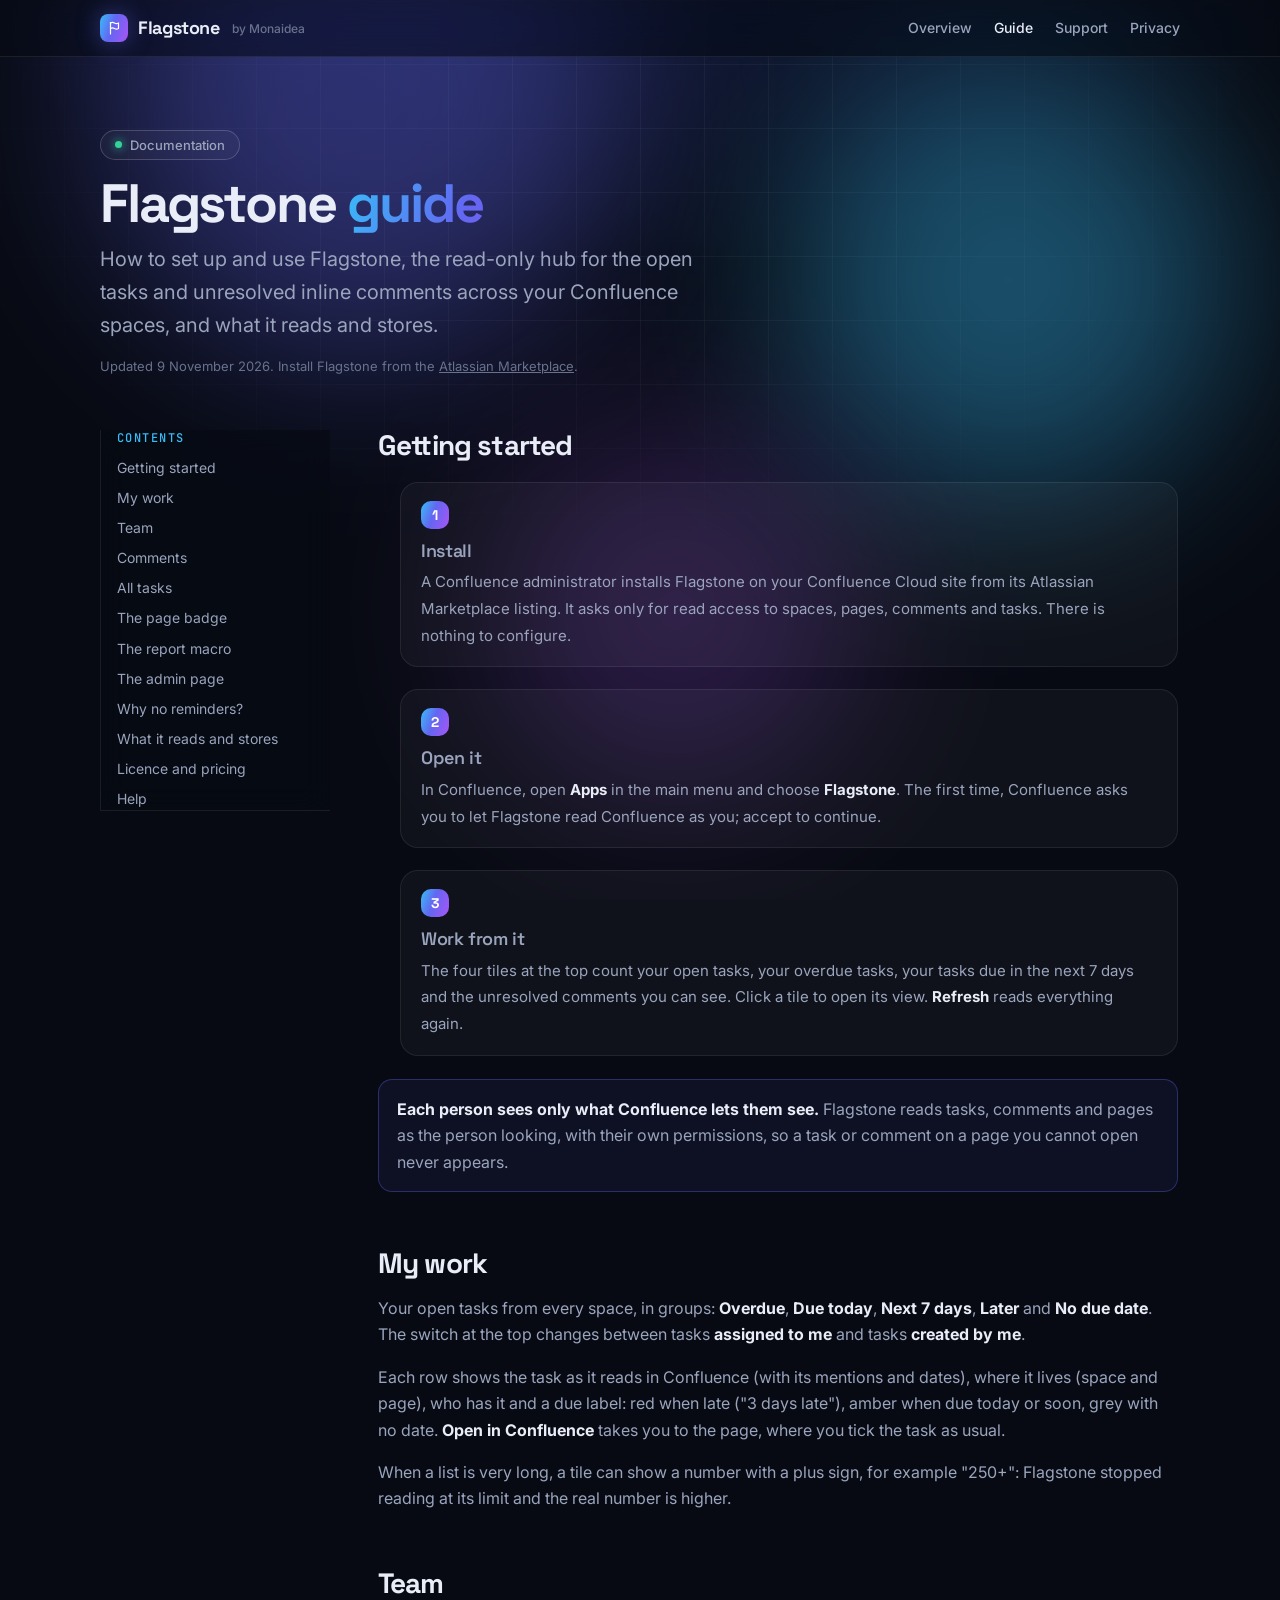
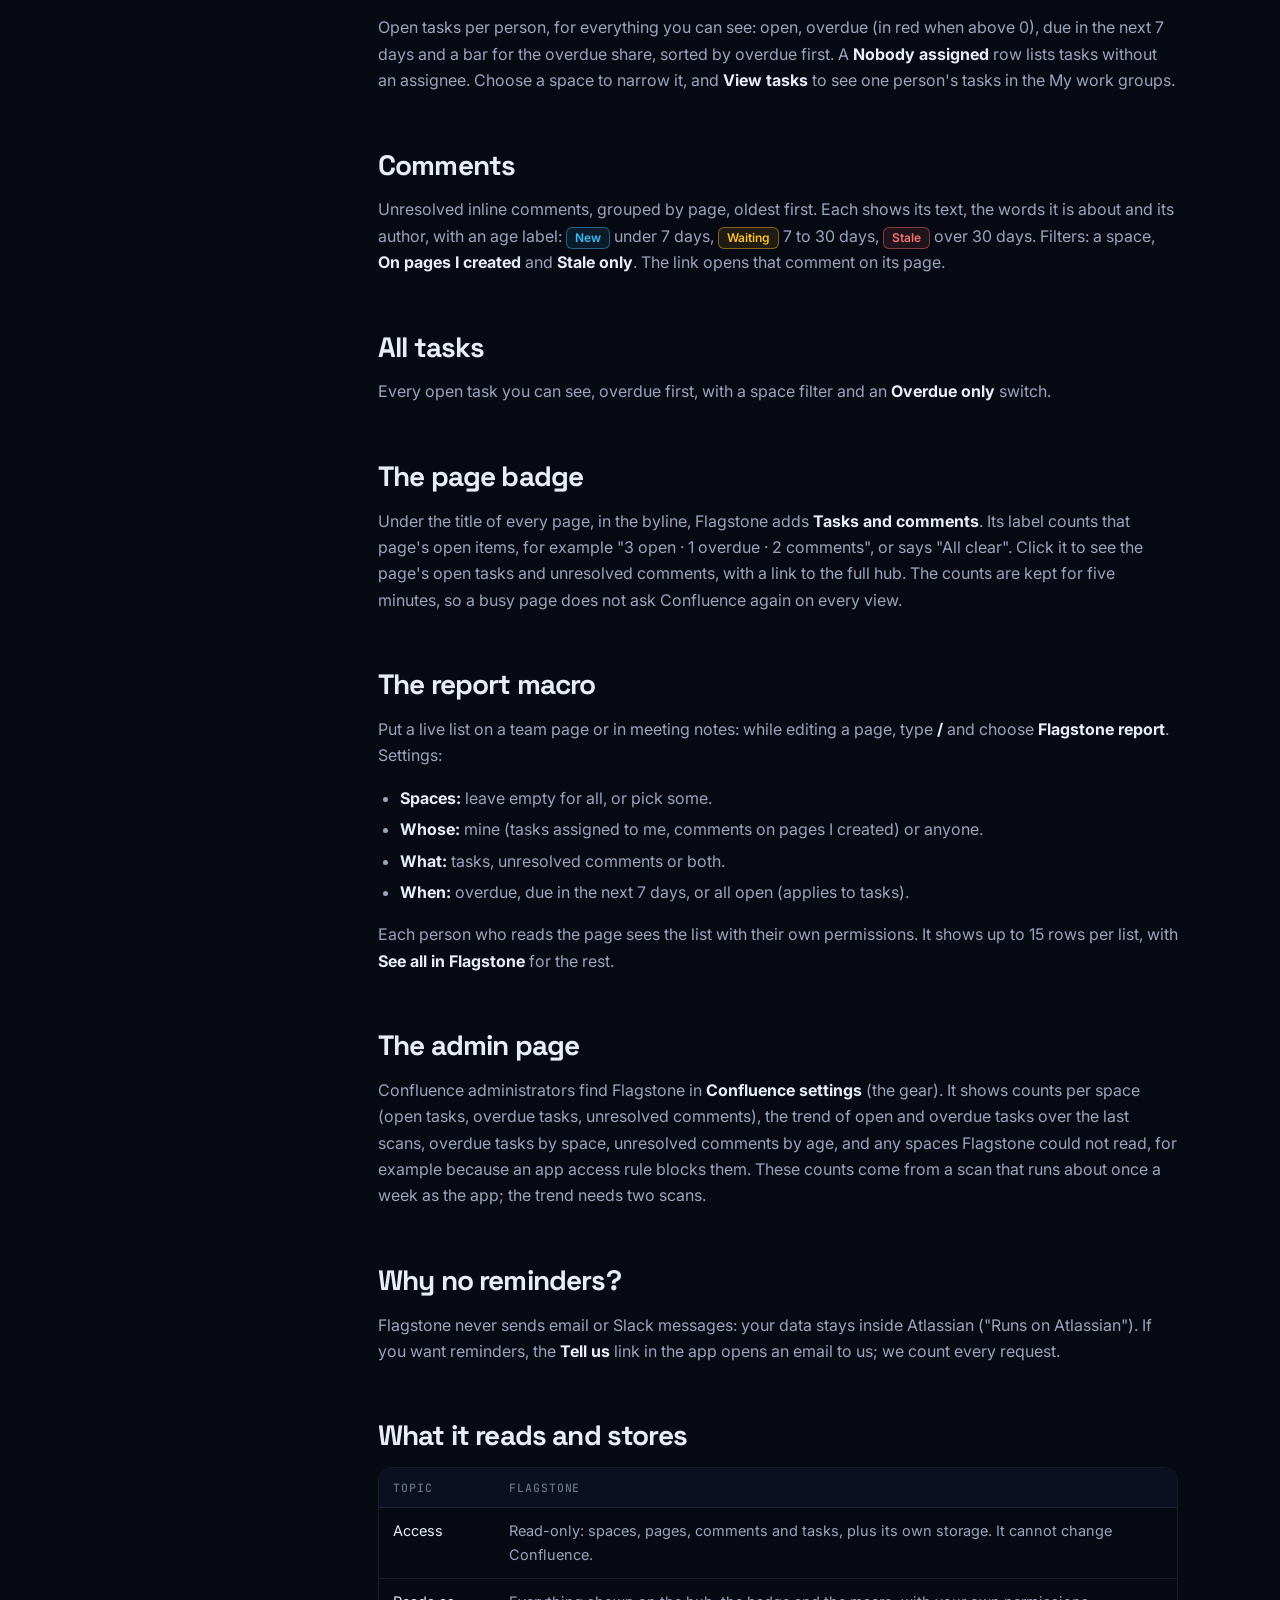
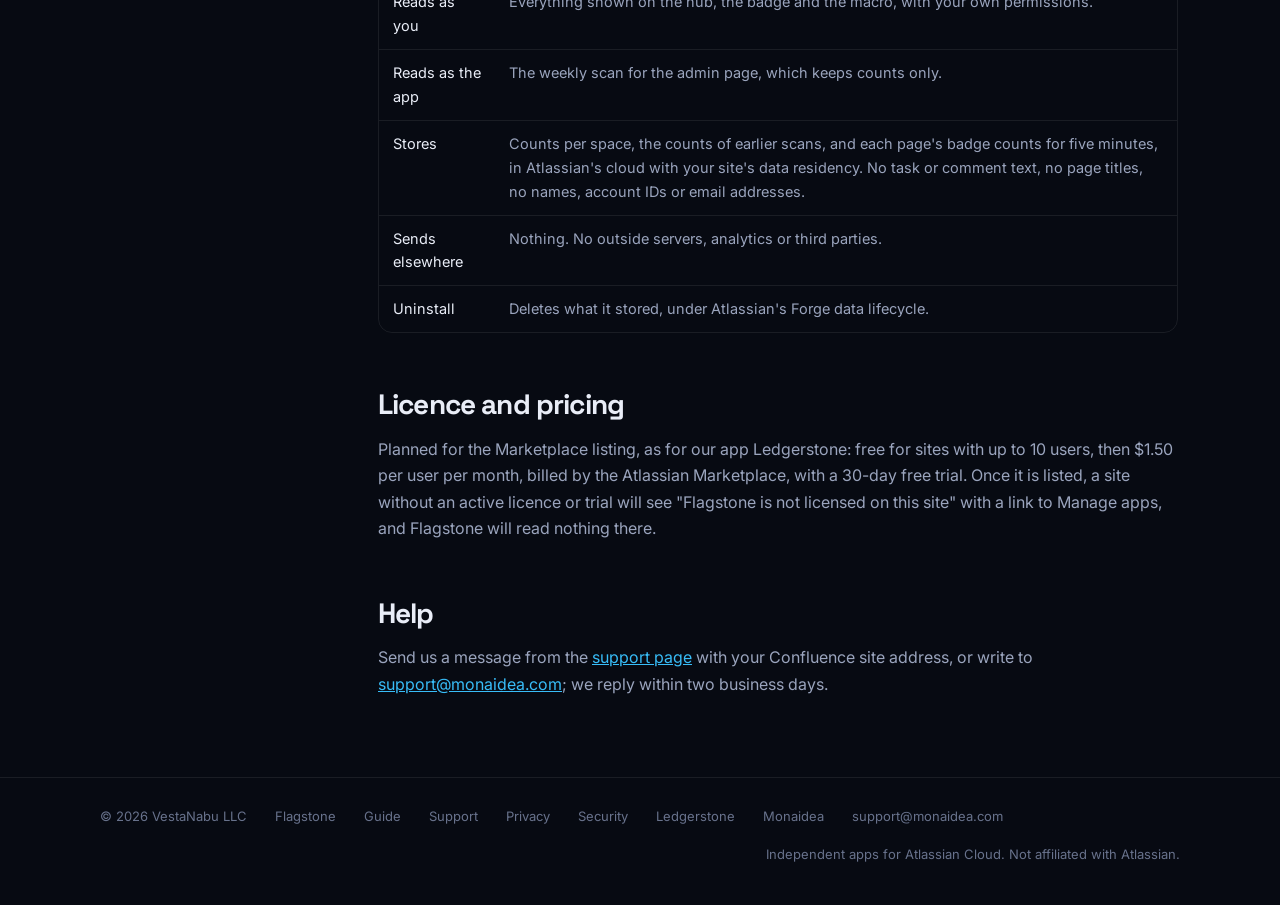
==== commit 516bacfb: "Flagstone is on the Atlassian Marketplace: listing link replaces the review wording The hero and clo" ====
--- a/guide/index.html
+++ b/guide/index.html
@@ -8,7 +8,7 @@
 <main>
 <div class="doc-head"><span class="eyebrow"><i></i>Documentation</span><h1>Flagstone <span class="grad">guide</span></h1>
 <p class="lede">How to set up and use Flagstone, the read-only hub for the open tasks and unresolved inline comments across your Confluence spaces, and what it reads and stores.</p>
-<p class="doc-meta">Updated 26 October 2026. Flagstone is in Atlassian's Marketplace review and not available to install yet.</p></div>
+<p class="doc-meta">Updated 9 November 2026. Install Flagstone from the <a href="https://marketplace.atlassian.com/plugins/com.vestanabu.flagstone/cloud/overview">Atlassian Marketplace</a>.</p></div>
 <div class="doc"><nav class="toc" aria-label="Contents"><b>Contents</b><ol>
 <li><a href="#start">Getting started</a></li><li><a href="#work">My work</a></li><li><a href="#team">Team</a></li><li><a href="#comments">Comments</a></li><li><a href="#all">All tasks</a></li><li><a href="#badge">The page badge</a></li><li><a href="#macro">The report macro</a></li><li><a href="#admin">The admin page</a></li><li><a href="#reminders">Why no reminders?</a></li><li><a href="#data">What it reads and stores</a></li><li><a href="#licence">Licence and pricing</a></li><li><a href="#help">Help</a></li></ol></nav>
 <article>
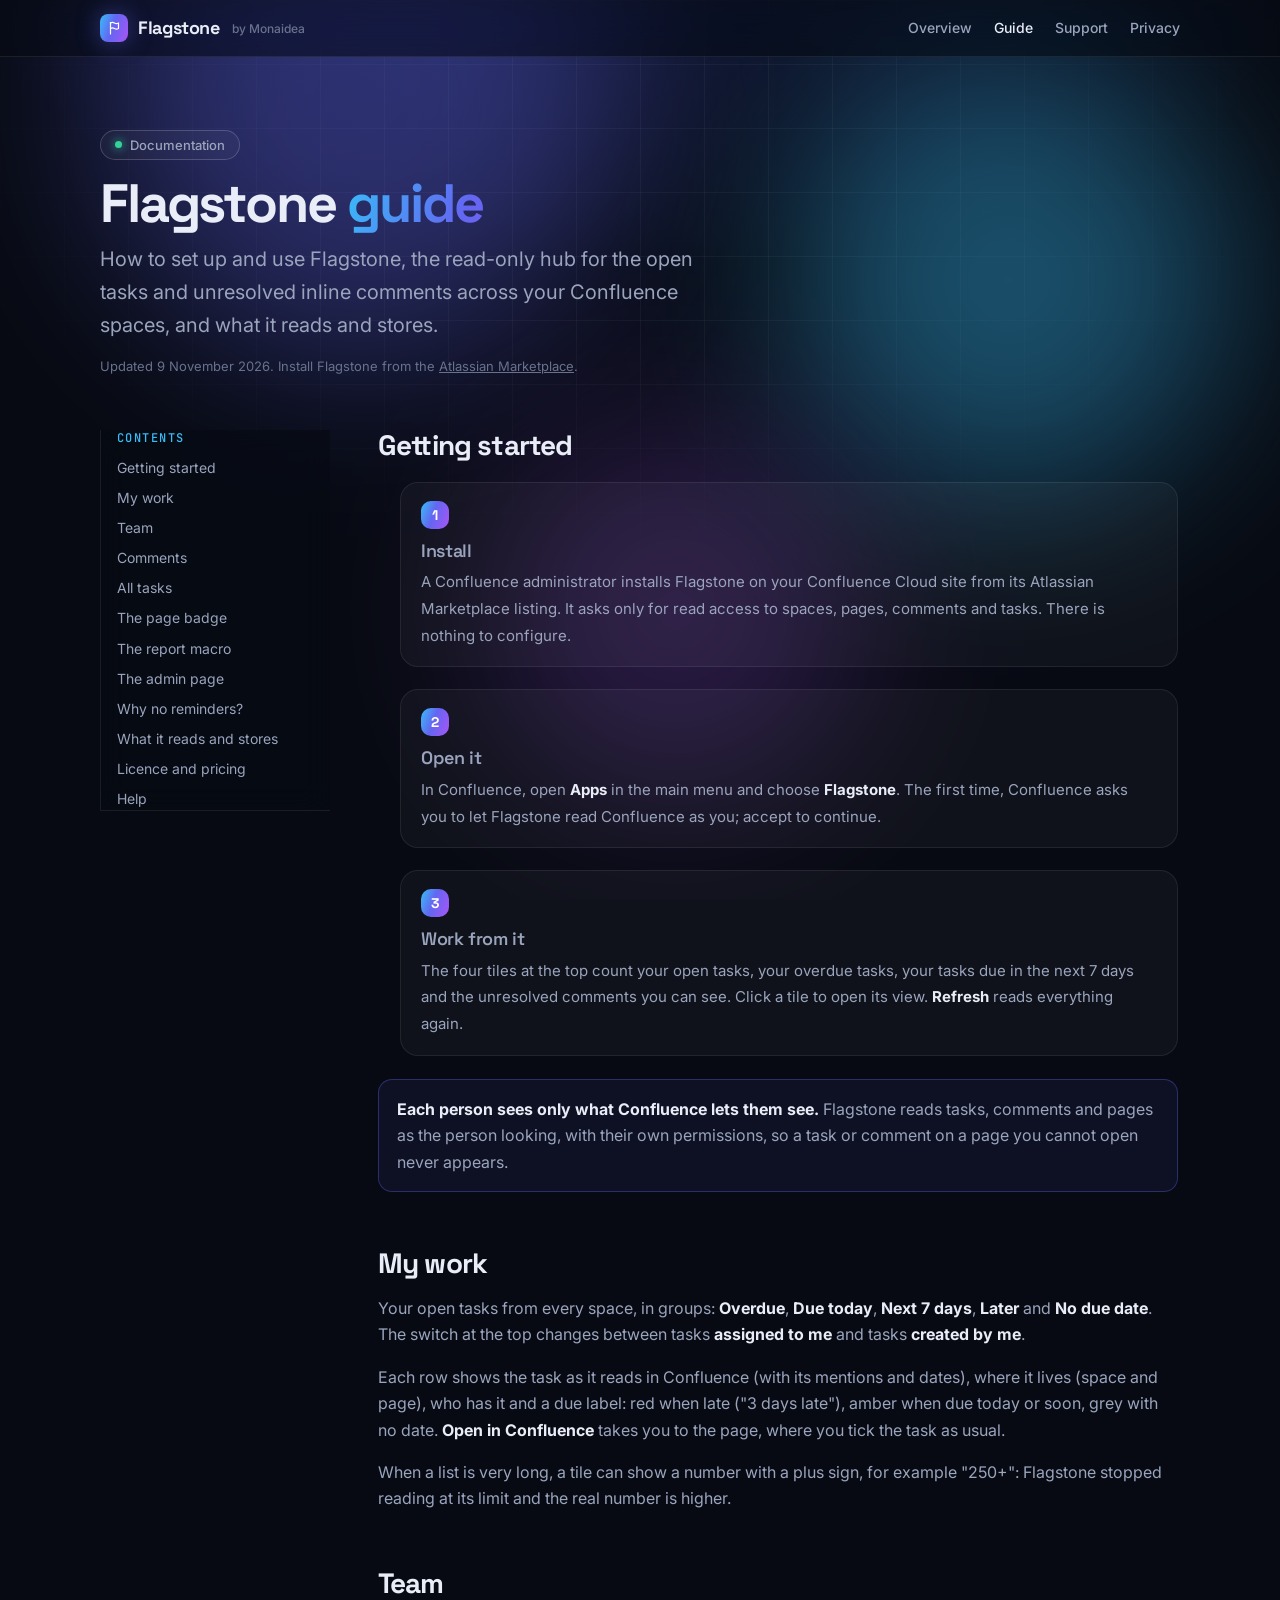
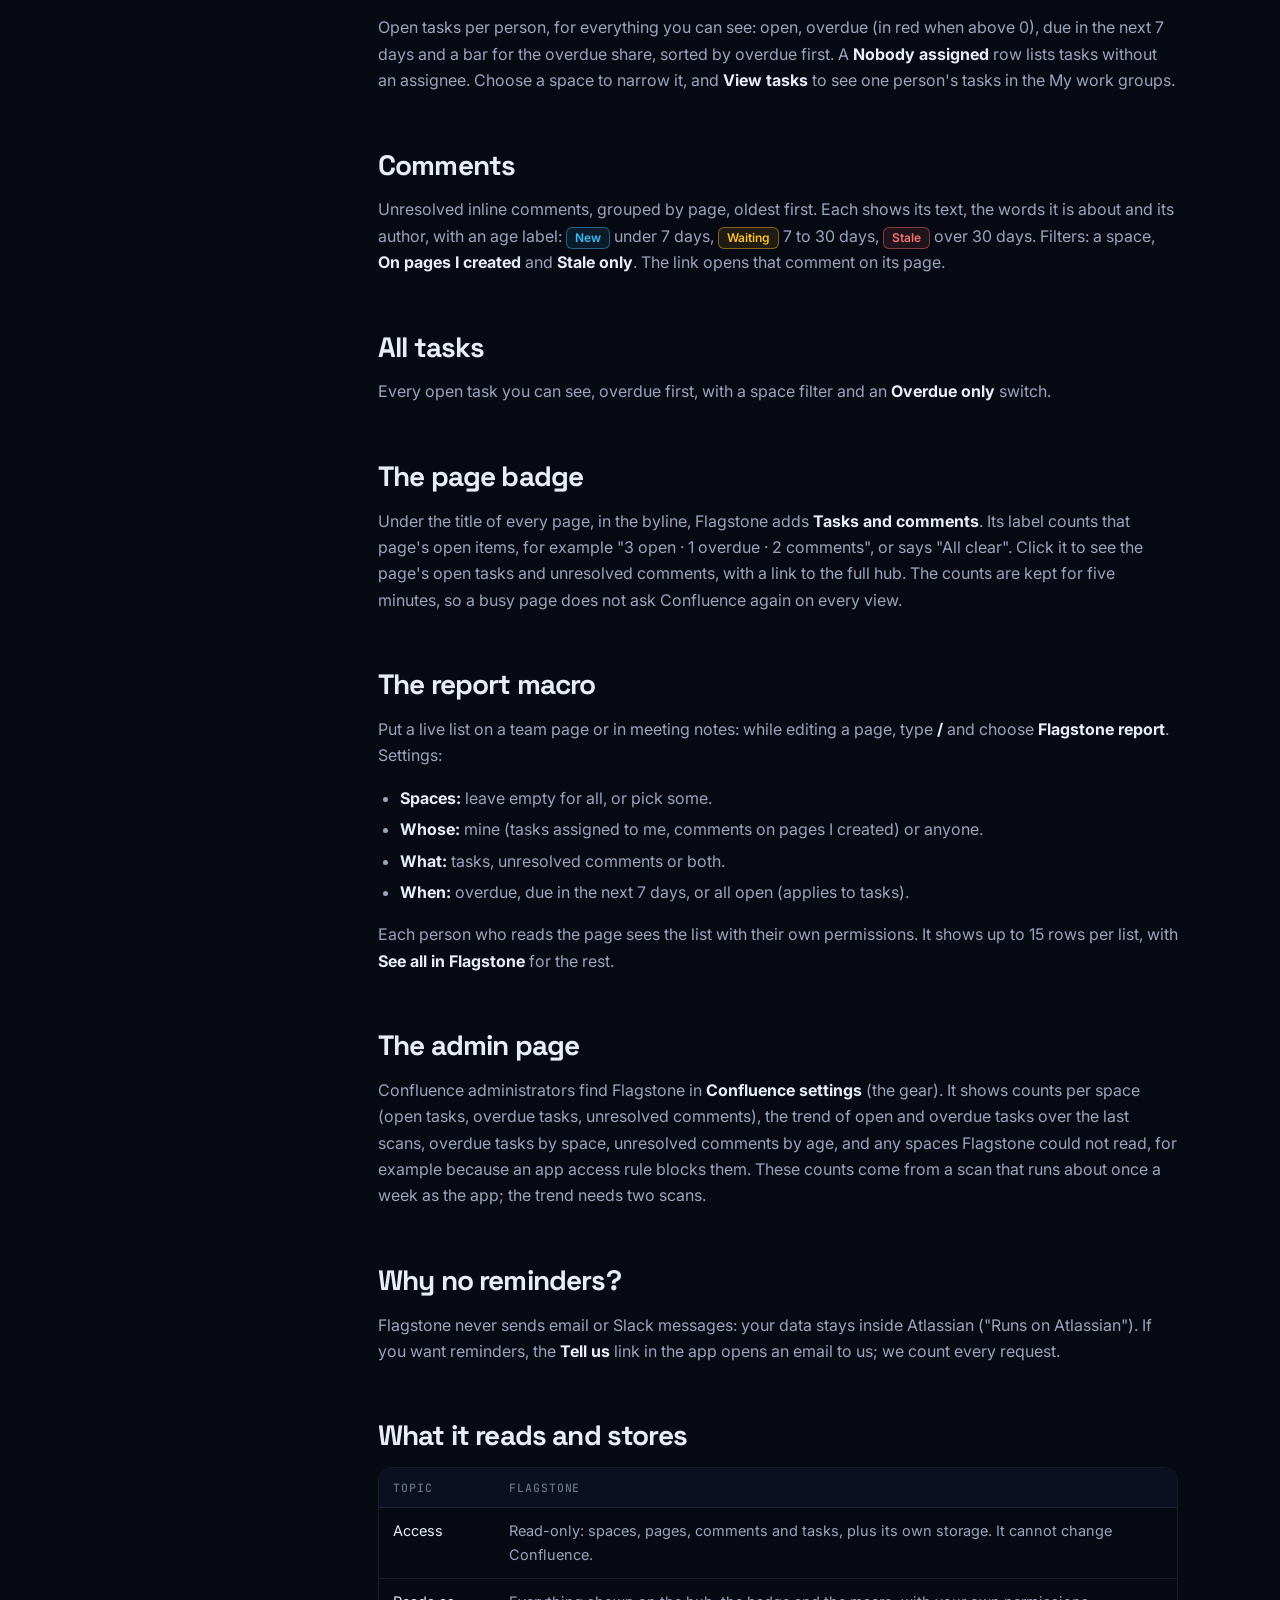
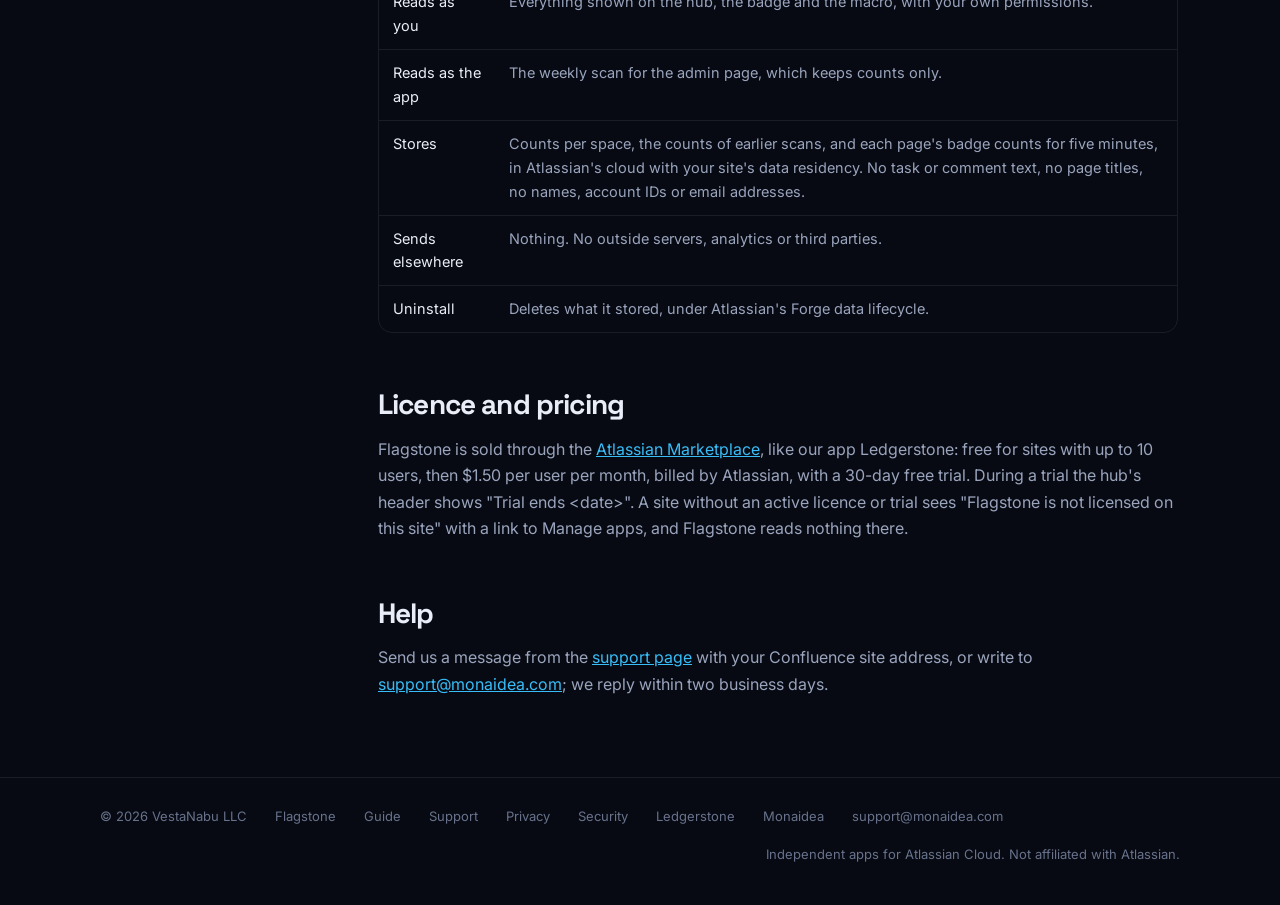
==== commit 50407b1a: "Guide: licence and pricing as on the live Marketplace listing Co-Authored-By: Claude Fable 5.1 <nore" ====
--- a/guide/index.html
+++ b/guide/index.html
@@ -59,7 +59,7 @@
 </tbody></table></div>
 
 <h2 id="licence">Licence and pricing</h2>
-<p>Planned for the Marketplace listing, as for our app Ledgerstone: free for sites with up to 10 users, then $1.50 per user per month, billed by the Atlassian Marketplace, with a 30-day free trial. Once it is listed, a site without an active licence or trial will see "Flagstone is not licensed on this site" with a link to Manage apps, and Flagstone will read nothing there.</p>
+<p>Flagstone is sold through the <a href="https://marketplace.atlassian.com/plugins/com.vestanabu.flagstone/cloud/overview">Atlassian Marketplace</a>, like our app Ledgerstone: free for sites with up to 10 users, then $1.50 per user per month, billed by Atlassian, with a 30-day free trial. During a trial the hub's header shows "Trial ends &lt;date&gt;". A site without an active licence or trial sees "Flagstone is not licensed on this site" with a link to Manage apps, and Flagstone reads nothing there.</p>
 
 <h2 id="help">Help</h2>
 <p>Send us a message from the <a href="/support/#contact">support page</a> with your Confluence site address, or write to <a href="mailto:support@monaidea.com">support@monaidea.com</a>; we reply within two business days.</p>
